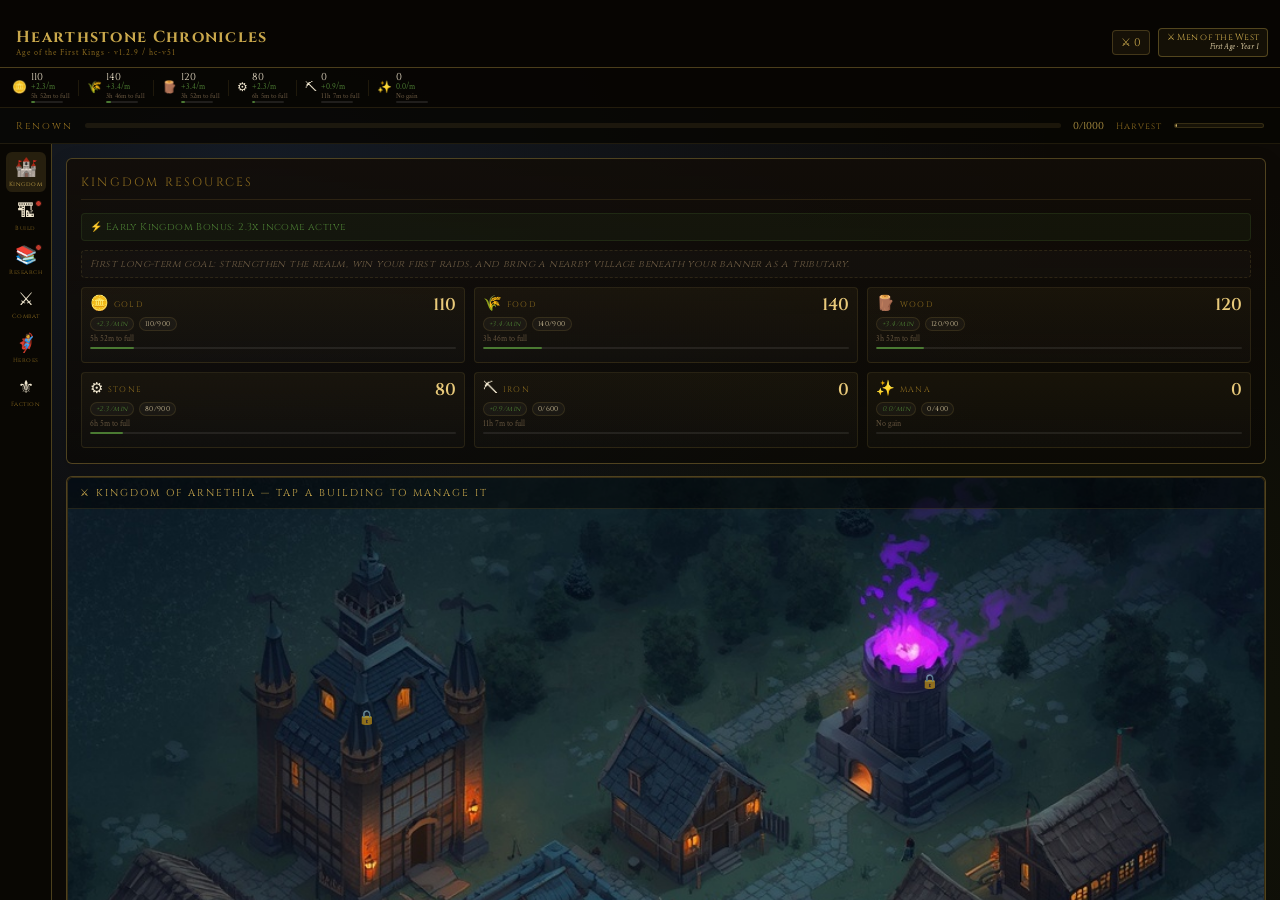
==== index.html @ 50d04266 "Release v1.2.9" ====
<!DOCTYPE html>
<html lang="en">
<head>
<meta charset="UTF-8">
<meta name="viewport" content="width=device-width, initial-scale=1.0, viewport-fit=cover">

<!-- PWA -->
<link rel="manifest" href="manifest.json">
<meta name="theme-color" content="#0d0a06">
<meta name="mobile-web-app-capable" content="yes">

<!-- iOS PWA -->
<meta name="apple-mobile-web-app-capable" content="yes">
<meta name="apple-mobile-web-app-status-bar-style" content="black-translucent">
<meta name="apple-mobile-web-app-title" content="Hearthstone">
<link rel="apple-touch-icon" href="icon-192.png">
<title>Hearthstone Chronicles</title>
<link href="https://fonts.googleapis.com/css2?family=Cinzel:wght@400;600;700&family=Crimson+Text:ital,wght@0,400;0,600;1,400&display=swap" rel="stylesheet">
<link rel="stylesheet" href="styles/main.css">
<script src="src/pwa.js" defer></script>
</head>
<body>

<div id="header">
  <div>
    <h1>Hearthstone Chronicles</h1>
    <div class="sub">Age of the First Kings &middot; <span data-version-label>v1.2.9 / hc-v51</span></div>
  </div>
  <div style="display:flex;align-items:center;gap:8px;">
    <div id="power-badge" onclick="showPowerBreakdown()">&#x2694; <span id="power-val">0</span></div>
    <div class="faction-badge">
      <div class="fname">&#x2694; Men of the West</div>
      <div class="fera" id="era-display">First Age &middot; Year 1</div>
    </div>
  </div>
</div>

<!-- FLOATING RESOURCE BAR -->
<div id="resource-bar">
  <div id="resource-bar-inner"></div>
</div>

<div id="era-bar">
  <span class="era-label">Renown</span>
  <div class="pbar-outer"><div class="pbar-inner" id="prestige-bar" style="width:0%"></div></div>
  <span class="pval" id="prestige-val">0/1000</span>
  <span class="tick-label">Harvest</span>
  <div class="tick-outer"><div class="tick-inner" id="tick-bar"></div></div>
</div>

<div id="shell">
  <div id="sidebar">
    <button class="stab active" data-tab="kingdom" onclick="switchTab('kingdom')">&#x1F3F0;<span class="slabel">Kingdom</span></button>
    <button class="stab" data-tab="build" onclick="switchTab('build')">&#x1F3D7;<span class="slabel">Build</span><span class="bdot" id="bdot-build"></span></button>
    <button class="stab" data-tab="research" onclick="switchTab('research')">&#x1F4DA;<span class="slabel">Research</span><span class="bdot" id="bdot-research"></span></button>
    <button class="stab" data-tab="combat" onclick="switchTab('combat')">&#x2694;<span class="slabel">Combat</span><span class="bdot" id="bdot-combat"></span></button>
    <button class="stab" data-tab="heroes" onclick="switchTab('heroes')">&#x1F9B8;<span class="slabel">Heroes</span><span class="bdot" id="bdot-heroes"></span></button>
    <button class="stab" data-tab="faction" onclick="switchTab('faction')">&#x269C;<span class="slabel">Faction</span></button>
  </div>

  <div id="content">

    <!-- KINGDOM TAB -->
    <div class="tab-view active" id="tab-kingdom">
      <div class="section">
        <div class="section-title">Kingdom Resources</div>
        <div class="resource-grid" id="resource-grid"></div>
      </div>
      <div class="section" style="padding:0;overflow:hidden;border-radius:6px;">
        <div id="city-view">
          <div class="city-title">&#x2694; Kingdom of Arnethia &mdash; tap a building to manage it</div>
          <div class="city-map" id="city-map"></div>
        </div>
      </div>
      <div class="section">
        <div class="section-title">&#x1F4DC; Chronicle</div>
        <div class="log-entries" id="log-entries"></div>
      </div>
    </div>

    <!-- BUILD TAB -->
    <div class="tab-view" id="tab-build">
      <div class="section">
        <div class="section-title">Construct &amp; Upgrade</div>
        <div class="blist" id="building-list"></div>
      </div>
    </div>

    <!-- RESEARCH TAB -->
    <div class="tab-view" id="tab-research">
      <div class="section">
        <div class="section-title">Research</div>
        <div class="rtabs">
          <div class="rtab active" data-tab="economy" onclick="switchResearchTab('economy')">Economy</div>
          <div class="rtab" data-tab="military" onclick="switchResearchTab('military')">Military</div>
          <div class="rtab tab-locked" data-tab="arcane" onclick="switchResearchTab('arcane')" id="rtab-arcane">Arcane</div>
          <div class="rtab tab-locked" data-tab="diplomacy" onclick="switchResearchTab('diplomacy')" id="rtab-diplomacy">Diplomacy</div>
        </div>
        <div class="rlist" id="research-list"></div>
      </div>
    </div>

    <!-- HEROES TAB -->
    <div class="tab-view" id="tab-heroes">
      <div class="section">
        <div class="section-title">Heroes of Arnethia</div>
        <div class="hlist" id="hero-list"></div>
      </div>
    </div>

    <!-- COMBAT TAB -->
    <div class="tab-view" id="tab-combat"></div>

    <!-- FACTION TAB -->
    <div class="tab-view" id="tab-faction">
    </div>

  </div>
</div>

<div id="bottombar">
  <div class="btabs">
    <button class="btab active" data-tab="kingdom" onclick="switchTab('kingdom')">&#x1F3F0;<span class="blabel">Kingdom</span></button>
    <button class="btab" data-tab="build" onclick="switchTab('build')">&#x1F3D7;<span class="blabel">Build</span><span class="bdot" id="mbdot-build"></span></button>
    <button class="btab" data-tab="research" onclick="switchTab('research')">&#x1F4DA;<span class="blabel">Research</span><span class="bdot" id="mbdot-research"></span></button>
    <button class="btab" data-tab="combat" onclick="switchTab('combat')">&#x2694;<span class="blabel">Combat</span><span class="bdot" id="mbdot-combat"></span></button>
    <button class="btab" data-tab="heroes" onclick="switchTab('heroes')">&#x1F9B8;<span class="blabel">Heroes</span><span class="bdot" id="mbdot-heroes"></span></button>
    <button class="btab" data-tab="faction" onclick="switchTab('faction')">&#x269C;<span class="blabel">Faction</span></button>
  </div>
</div>

<div id="overlay-stack"></div>

<script src="src/data/progression.js" defer></script>
<script src="src/data/buildings.js" defer></script>
<script src="src/data/research.js" defer></script>
<script src="src/data/combat.js" defer></script>
<script src="src/data/heroes.js" defer></script>
<script src="src/data/map.js" defer></script>
<script src="src/save.js" defer></script>
<script src="src/game.js" defer></script>
<!-- BUILDING POPUP -->
<div id="building-popup">
  <button class="bp-close" onclick="closePopup()">&#x2715;</button>
  <div class="bp-name" id="bp-name"></div>
  <div class="bp-desc" id="bp-desc"></div>
  <div class="bp-stats" id="bp-stats"></div>
  <div class="bp-cost" id="bp-cost"></div>
  <button class="bp-btn" id="bp-btn" onclick="popupUpgrade()">Upgrade</button>
</div>

</body>
</html>
---- styles/main.css ----
:root {
  --gold:#c9a84c; --gold-light:#e8c97a; --gold-dark:#8a6a1f;
  --parchment:#f2e8d0; --parchment-dark:#d9c9a0;
  --stone-light:#6b5a42; --blood-light:#c0392b; --forest-light:#4a7a32;
  --panel-bg:rgba(22,16,10,0.96); --panel-border:rgba(201,168,76,0.35);
  --tab-h:56px; --header-h:54px; --era-h:36px;
}
*{margin:0;padding:0;box-sizing:border-box;}
html,body{height:100%;overflow:hidden;}
body{background:#0d0a06;color:var(--parchment);font-family:'Crimson Text',serif;font-size:16px;
  display:flex;flex-direction:column;
  height:100dvh;
  height:-webkit-fill-available;
  /* Ensure background fills behind status bar in PWA mode */
  background-attachment:fixed;}
html{height:-webkit-fill-available;}
body::before{content:'';position:fixed;inset:0;
  background:radial-gradient(ellipse at 20% 20%,rgba(42,74,122,.28) 0%,transparent 55%),
             radial-gradient(ellipse at 80% 80%,rgba(45,74,30,.18) 0%,transparent 55%),#0d0a06;
  z-index:-1;}

/* HEADER */
#header{background:rgba(8,6,3,.98);border-bottom:1px solid var(--panel-border);
  display:flex;align-items:flex-end;justify-content:space-between;
  padding-top:max(env(safe-area-inset-top), 14px);
  padding-bottom:10px;
  padding-left:max(16px, env(safe-area-inset-left));
  padding-right:max(12px, env(safe-area-inset-right));
  height:calc(var(--header-h) + max(env(safe-area-inset-top), 14px));
  position:sticky;top:0;z-index:200;flex-shrink:0;}
#header h1{font-family:'Cinzel',serif;font-size:16px;font-weight:700;color:var(--gold);letter-spacing:1.3px;}
#header .sub{font-size:8px;color:var(--gold-dark);letter-spacing:1px;line-height:1.15;}
.faction-badge{display:flex;flex-direction:column;align-items:flex-end;background:rgba(201,168,76,.07);
  border:1px solid var(--panel-border);border-radius:4px;padding:4px 8px;
  max-width:160px;flex-shrink:0;}
.faction-badge .fname{font-family:'Cinzel',serif;font-size:9px;color:var(--gold);letter-spacing:0.25px;white-space:nowrap;line-height:1.1;}
.faction-badge .fera{font-size:8px;color:var(--parchment-dark);font-style:italic;white-space:nowrap;line-height:1.1;}

/* ERA BAR */
#era-bar{height:var(--era-h);flex-shrink:0;background:rgba(8,6,3,.85);border-bottom:1px solid rgba(201,168,76,.12);
  display:flex;align-items:center;gap:12px;padding:0 16px;}
.era-label{font-family:'Cinzel',serif;font-size:10px;color:var(--gold-dark);letter-spacing:2px;white-space:nowrap;}
.pbar-outer{flex:1;height:5px;background:rgba(201,168,76,.1);border-radius:3px;overflow:hidden;}
.pbar-inner{height:100%;background:linear-gradient(90deg,var(--gold-dark),var(--gold));border-radius:3px;transition:width 1s ease;}
.pval{font-family:'Cinzel',serif;font-size:10px;color:var(--gold);white-space:nowrap;}
.tick-outer{width:90px;height:5px;background:rgba(201,168,76,.08);border-radius:3px;border:1px solid rgba(201,168,76,.18);overflow:hidden;flex-shrink:0;}
.tick-inner{height:100%;background:linear-gradient(90deg,rgba(201,168,76,.4),var(--gold-light));border-radius:3px;width:0%;}
.tick-label{font-family:'Cinzel',serif;font-size:9px;color:var(--gold-dark);letter-spacing:1px;white-space:nowrap;}
@keyframes tickPulse{0%{opacity:1}50%{opacity:.25;background:#fff}100%{opacity:1}}

/* SHELL */
#shell{display:flex;
  height:calc(100dvh - var(--header-h) - var(--era-h) - 34px - max(env(safe-area-inset-top), 14px));
  overflow:hidden;}

/* SIDEBAR */
#sidebar{width:52px;flex-shrink:0;background:rgba(10,8,4,.98);border-right:1px solid var(--panel-border);
  display:flex;flex-direction:column;align-items:center;padding:8px 0;gap:4px;}
.stab{width:40px;height:40px;border-radius:6px;border:none;
  display:flex;flex-direction:column;align-items:center;justify-content:center;
  cursor:pointer;transition:all .2s;font-size:18px;position:relative;
  background:none;color:inherit;font-family:inherit;
  -webkit-tap-highlight-color:rgba(201,168,76,.15);touch-action:manipulation;}
.stab:hover{background:rgba(201,168,76,.08);border-color:rgba(201,168,76,.2);}
.stab.active{background:rgba(201,168,76,.15);border-color:var(--gold-dark);}
.stab .slabel{font-family:'Cinzel',serif;font-size:6px;color:var(--gold-dark);letter-spacing:.5px;margin-top:1px;}
.stab.active .slabel{color:var(--gold);}
.stab .bdot{position:absolute;top:4px;right:4px;width:7px;height:7px;border-radius:50%;
  background:var(--blood-light);border:1px solid #0d0a06;display:none;}
.stab .bdot.on{display:block;}

/* CONTENT */
#content{flex:1;min-width:0;overflow-y:auto;overflow-x:hidden;padding:14px;}
.tab-view{display:none;}
.tab-view.active{display:block;min-width:0;}

/* MOBILE BOTTOM BAR */
#bottombar{display:none;position:fixed;bottom:0;left:0;right:0;
  height:calc(var(--tab-h) + env(safe-area-inset-bottom));
  background:rgba(8,6,3,.99);border-top:1px solid var(--panel-border);
  z-index:9999;}
#bottombar .btabs{display:flex;height:var(--tab-h);
  padding-left:env(safe-area-inset-left);
  padding-right:env(safe-area-inset-right);}
.btab{flex:1;display:flex;flex-direction:column;align-items:center;justify-content:center;
  cursor:pointer;transition:background .15s;font-size:18px;gap:1px;position:relative;
  background:none;border:none;color:inherit;font-family:inherit;
  min-height:44px;min-width:0;
  -webkit-tap-highlight-color:rgba(201,168,76,.25);
  touch-action:manipulation;}
.btab .blabel{font-family:'Cinzel',serif;font-size:7px;color:var(--gold-dark);letter-spacing:.3px;}
.btab.active .blabel{color:var(--gold);}
.btab.active{background:rgba(201,168,76,.1);}
.btab .bdot{position:absolute;top:5px;right:calc(50% - 14px);width:7px;height:7px;border-radius:50%;
  background:var(--blood-light);border:1px solid #0d0a06;display:none;}
.btab .bdot.on{display:block;}

@media(max-width:640px){
  #sidebar{display:none;}
  #bottombar{display:block;}
  #content{padding:10px;padding-bottom:calc(var(--tab-h) + env(safe-area-inset-bottom) + 20px);}
  #header h1{font-size:14px;}
  .tick-outer,.tick-label{display:none;}
  #header{align-items:flex-start;gap:8px;}
  #header > div{min-width:0;}
  #power-badge{flex-shrink:0;}
  .faction-badge{min-width:0;max-width:138px;padding:4px 6px;}
  .faction-badge .fname,.faction-badge .fera,#header .sub{white-space:normal;overflow-wrap:anywhere;}
}

/* SECTION CARD */
.section{background:linear-gradient(180deg,rgba(18,13,8,.9),rgba(10,8,4,.72));border:1px solid var(--panel-border);border-radius:6px;padding:15px 14px;margin-bottom:12px;box-shadow:0 8px 22px rgba(0,0,0,.16);min-width:0;}
.section.section-subtle{background:linear-gradient(180deg,rgba(15,11,7,.8),rgba(10,8,4,.62));border-color:rgba(201,168,76,.12);}
.section-title{font-family:'Cinzel',serif;font-size:12px;letter-spacing:2.2px;color:var(--gold-dark);text-transform:uppercase;
  margin-bottom:13px;padding-bottom:9px;border-bottom:1px solid rgba(201,168,76,.14);}
.section-lead{font-size:11px;color:var(--stone-light);font-style:italic;line-height:1.45;margin:-4px 0 10px;}

/* RESOURCES */
.resource-grid{display:grid;grid-template-columns:repeat(3,minmax(0,1fr));gap:9px;min-width:0;max-width:100%;}
@media(max-width:400px){.resource-grid{grid-template-columns:repeat(2,minmax(0,1fr));}}
.rc{background:rgba(201,168,76,.05);border:1px solid rgba(201,168,76,.13);border-radius:4px;padding:9px 8px;transition:border-color .2s;}
.rc:hover{border-color:rgba(201,168,76,.3);}
.rc-icon{font-size:17px;margin-bottom:2px;}
.rc-name{font-family:'Cinzel',serif;font-size:8px;letter-spacing:1.5px;color:var(--gold-dark);text-transform:uppercase;}
.rc-amount{font-family:'Cinzel',serif;font-size:15px;color:var(--gold-light);font-weight:600;}
.rc-rate{font-size:11px;color:var(--forest-light);font-style:italic;}
.rc-rate.neg{color:var(--blood-light);}
.boost-row{grid-column:1/-1;font-family:'Cinzel',serif;font-size:10px;letter-spacing:.4px;
  padding:6px 8px;border-radius:4px;line-height:1.4;}
.boost-row-strong{color:var(--forest-light);background:rgba(74,122,50,.08);border:1px solid rgba(74,122,50,.2);}
.boost-row-realm{color:var(--gold);background:rgba(201,168,76,.08);border:1px solid rgba(201,168,76,.18);}
.boost-row-hint{color:var(--stone-light);font-style:italic;background:rgba(255,255,255,.02);border:1px dashed rgba(201,168,76,.14);}

/* BUILDINGS */
.blist{display:flex;flex-direction:column;gap:8px;}
.build-toolbar{display:flex;justify-content:flex-end;gap:8px;flex-wrap:wrap;margin-bottom:8px;}
.bcard{background:rgba(255,255,255,.03);border:1px solid rgba(201,168,76,.1);border-radius:4px;padding:12px 11px;
  transition:all .2s;position:relative;overflow:hidden;}
.bcard::before{content:'';position:absolute;left:0;top:0;bottom:0;width:2px;background:var(--gold);opacity:0;transition:opacity .2s;}
.bcard:hover{background:rgba(201,168,76,.06);border-color:rgba(201,168,76,.25);}
.bcard:hover::before{opacity:1;}
.bcard.can{border-color:rgba(201,168,76,.22);}
.bcard.maxed{opacity:.45;pointer-events:none;}
.bheader{display:flex;justify-content:space-between;align-items:center;margin-bottom:3px;}
.bname{font-family:'Cinzel',serif;font-size:12px;color:var(--parchment);}
.blvl{font-family:'Cinzel',serif;font-size:9px;color:var(--gold);background:rgba(201,168,76,.1);border:1px solid rgba(201,168,76,.18);border-radius:2px;padding:1px 5px;}
.bdesc{font-size:12px;color:var(--stone-light);font-style:italic;margin-bottom:5px;line-height:1.4;}
.beff{font-size:12px;color:var(--forest-light);margin-bottom:5px;}
.bcosts{display:flex;gap:7px;flex-wrap:wrap;}
.bcost{font-size:11px;color:var(--parchment-dark);}
.bcost.no{color:var(--blood-light);}
.bbtn{width:100%;margin-top:7px;padding:5px;background:rgba(201,168,76,.1);border:1px solid var(--gold-dark);border-radius:3px;
  color:var(--gold);font-family:'Cinzel',serif;font-size:9px;letter-spacing:1.5px;text-transform:uppercase;cursor:pointer;transition:all .2s;}
.bbtn:hover:not(:disabled){background:rgba(201,168,76,.2);border-color:var(--gold);color:var(--gold-light);}
.bbtn:disabled{opacity:.35;cursor:not-allowed;}
.mystery{background:rgba(255,255,255,.02);border:1px dashed rgba(201,168,76,.15);border-radius:4px;
  padding:11px;display:flex;align-items:center;gap:10px;}
.mystery-icon{font-size:22px;filter:grayscale(1);opacity:.4;}
.mystery-title{font-family:'Cinzel',serif;font-size:11px;color:var(--stone-light);font-style:italic;}
.mystery-hint{font-size:11px;color:rgba(201,168,76,.35);margin-top:2px;}

/* MAP */
.map-grid{display:grid;grid-template-columns:repeat(5,1fr);gap:5px;}
.map-tile{aspect-ratio:1;border-radius:4px;border:1px solid rgba(201,168,76,.08);
  display:flex;flex-direction:column;align-items:center;justify-content:center;
  font-size:18px;cursor:pointer;transition:all .2s;background:rgba(255,255,255,.02);}
.map-tile:hover{border-color:rgba(201,168,76,.3);background:rgba(201,168,76,.05);transform:scale(1.04);}
.map-tile.built{background:rgba(201,168,76,.07);border-color:rgba(201,168,76,.22);}
.map-tile.empty{opacity:.35;}
.tile-lbl{font-family:'Cinzel',serif;font-size:6px;letter-spacing:.5px;color:var(--gold-dark);text-align:center;margin-top:1px;text-transform:uppercase;}

/* LOG */
.log-entries{max-height:180px;overflow-y:auto;display:flex;flex-direction:column;gap:3px;min-width:0;max-width:100%;}
.log-entry{font-size:13px;color:var(--stone-light);font-style:italic;padding:3px 0;border-bottom:1px solid rgba(201,168,76,.05);line-height:1.4;animation:fadeIn .35s ease;overflow-wrap:anywhere;}
.log-entry .lt{font-size:9px;color:var(--gold-dark);font-style:normal;font-family:'Cinzel',serif;margin-right:5px;}
.log-entry.important{color:var(--gold-light);}
.log-entry.danger{color:var(--blood-light);}
@keyframes fadeIn{from{opacity:0;transform:translateY(-3px)}to{opacity:1;transform:none}}

/* RESEARCH */
.rtabs{display:flex;gap:4px;margin-bottom:10px;}
.rtab{flex:1;padding:5px 2px;background:rgba(255,255,255,.03);border:1px solid rgba(201,168,76,.1);border-radius:3px;
  color:var(--stone-light);font-family:'Cinzel',serif;font-size:9px;letter-spacing:.8px;text-transform:uppercase;cursor:pointer;transition:all .2s;text-align:center;}
.rtab.active{background:rgba(201,168,76,.1);border-color:var(--gold-dark);color:var(--gold);}
.rtab.tab-locked{opacity:.4;cursor:not-allowed;}
.rtab:hover:not(.active):not(.tab-locked){background:rgba(201,168,76,.05);}
.rlist{display:flex;flex-direction:column;gap:6px;}
.ritem{background:rgba(255,255,255,.02);border:1px solid rgba(201,168,76,.08);border-radius:4px;padding:10px;cursor:pointer;transition:all .2s;}
.ritem:hover:not(.rlocked):not(.rcompleted):not(.rmystery){background:rgba(201,168,76,.06);border-color:rgba(201,168,76,.22);}
.ritem.rcompleted{border-color:rgba(74,122,50,.35);background:rgba(74,122,50,.05);}
.ritem.rlocked{opacity:.38;cursor:not-allowed;}
.ritem.ractive{border-color:rgba(201,168,76,.35);}
.ritem.rmystery{opacity:.4;cursor:not-allowed;border-style:dashed;}
.rname{font-family:'Cinzel',serif;font-size:11px;color:var(--parchment);margin-bottom:2px;}
.ritem.rcompleted .rname{color:var(--forest-light);}
.rdesc{font-size:11px;color:var(--stone-light);font-style:italic;margin-bottom:4px;line-height:1.3;}
.rprog{height:3px;background:rgba(201,168,76,.1);border-radius:2px;overflow:hidden;margin-top:3px;}
.rprog-inner{height:100%;background:var(--gold);border-radius:2px;transition:width .8s ease;}

/* HEROES */
.hlist{display:flex;flex-direction:column;gap:9px;}
.hcard{background:rgba(255,255,255,.03);border:1px solid rgba(201,168,76,.08);border-radius:4px;padding:11px;transition:all .2s;}
.hcard:hover{background:rgba(201,168,76,.05);}
.hname{font-family:'Cinzel',serif;font-size:12px;color:var(--gold-light);}
.hclass{font-size:10px;color:var(--stone-light);font-style:italic;margin-bottom:7px;}
.hstats{display:grid;grid-template-columns:repeat(3,1fr);gap:4px;margin-bottom:7px;}
.hstat{background:rgba(255,255,255,.03);border-radius:3px;padding:4px;text-align:center;}
.hstat-v{font-family:'Cinzel',serif;font-size:13px;color:var(--parchment);}
.hstat-l{font-size:8px;color:var(--stone-light);text-transform:uppercase;letter-spacing:.5px;}
.hxp{height:3px;background:rgba(201,168,76,.1);border-radius:2px;overflow:hidden;margin-bottom:7px;}
.hxp-i{height:100%;background:linear-gradient(90deg,var(--gold-dark),var(--gold));border-radius:2px;transition:width .5s;}
.hstatus{font-size:11px;color:var(--stone-light);font-style:italic;margin-bottom:6px;}
.hstatus.onq{color:var(--forest-light);}
.hstatus.danger{color:var(--blood-light);}
.qbtn{width:100%;padding:5px;background:rgba(139,26,26,.12);border:1px solid rgba(139,26,26,.35);border-radius:3px;
  color:#d4826a;font-family:'Cinzel',serif;font-size:9px;letter-spacing:1.5px;text-transform:uppercase;cursor:pointer;transition:all .2s;}
.qbtn:hover:not(:disabled){background:rgba(139,26,26,.25);border-color:var(--blood-light);}
.qbtn:disabled{opacity:.35;cursor:not-allowed;}
.qbtn.ret{background:rgba(74,122,50,.12);border-color:rgba(74,122,50,.35);color:var(--forest-light);}
.hero-actions{display:flex;gap:6px;margin-top:6px;align-items:stretch;}
.hero-auto-btn{flex:0 0 auto;min-width:88px;padding-inline:10px;}
.train-entry{display:grid;grid-template-columns:44px 56px minmax(0,1fr);gap:4px;margin-top:6px;align-items:center;}
.train-entry input{min-width:0;width:44px !important;}
.train-max-btn{width:auto;flex:0 0 auto;padding-inline:6px;min-width:56px;}

@media(max-width:480px){
  .hero-actions{flex-direction:column;}
  .hero-auto-btn{width:100%;min-width:0;}
  .troop-grid{grid-template-columns:1fr;}
  .train-entry{grid-template-columns:repeat(2,minmax(0,1fr));gap:4px;}
  .train-entry input{width:100% !important;}
  .train-entry .train-btn:last-child{grid-column:1 / -1;}
  .train-max-btn{min-width:0;padding-inline:6px;font-size:8px;letter-spacing:1px;}
}

/* FACTION */
.ftrait{background:rgba(201,168,76,.04);border:1px solid rgba(201,168,76,.1);border-radius:4px;padding:8px 10px;margin-bottom:6px;}
.ftrait-name{font-family:'Cinzel',serif;font-size:10px;color:var(--gold);letter-spacing:1px;text-transform:uppercase;margin-bottom:2px;}
.ftrait-desc{font-size:12px;color:var(--stone-light);font-style:italic;line-height:1.4;}
.crow{display:flex;align-items:center;gap:8px;margin-bottom:5px;font-size:12px;}
.cf{font-family:'Cinzel',serif;font-size:11px;min-width:80px;}
.beats{color:var(--forest-light);}
.loses{color:var(--blood-light);}

/* OVERLAY NOTIFICATIONS */
#overlay-stack{position:fixed;top:calc(var(--header-h) + var(--era-h) + 10px);right:14px;z-index:500;
  display:flex;flex-direction:column;gap:6px;align-items:flex-end;pointer-events:none;}
.onotif{background:rgba(10,8,4,.97);border:1px solid var(--gold);border-left:3px solid var(--gold);
  border-radius:4px;padding:9px 14px;font-family:'Cinzel',serif;font-size:12px;color:var(--gold-light);
  letter-spacing:.5px;max-width:260px;animation:nIn .3s ease forwards;pointer-events:auto;}
.onotif.danger{border-color:var(--blood-light);border-left-color:var(--blood-light);color:#e8806a;}
.onotif.success{border-color:var(--forest-light);border-left-color:var(--forest-light);color:#8dcc6a;}
.onotif .ntitle{font-size:10px;margin-bottom:3px;opacity:.7;letter-spacing:1px;}
@keyframes nIn{from{opacity:0;transform:translateX(14px)}to{opacity:1;transform:none}}
@keyframes nOut{from{opacity:1;transform:none}to{opacity:0;transform:translateX(14px)}}

/* SNOT (small bottom notif) */
.snot{position:fixed;top:calc(var(--header-h) + var(--era-h) + 10px);left:50%;transform:translateX(-50%);
  background:rgba(10,8,4,.95);border:1px solid var(--gold);border-radius:4px;
  padding:8px 18px;font-family:'Cinzel',serif;font-size:12px;color:var(--gold-light);
  letter-spacing:.5px;z-index:400;animation:snotA 2.4s ease forwards;text-align:center;}
@keyframes snotA{
  0%{opacity:0;transform:translateX(-50%) translateY(-8px)}
  12%{opacity:1;transform:translateX(-50%) translateY(0)}
  75%{opacity:1}100%{opacity:0;transform:translateX(-50%) translateY(-5px)}}

/* CITY VIEW */
#city-view{position:relative;overflow:hidden;border-radius:6px;border:1px solid rgba(201,168,76,.2);min-width:0;max-width:100%;}
.city-title{font-family:'Cinzel',serif;font-size:10px;letter-spacing:2px;color:var(--gold);
  text-transform:uppercase;padding:8px 12px;background:rgba(0,0,0,.5);
  position:absolute;top:0;left:0;right:0;z-index:20;
  border-bottom:1px solid rgba(201,168,76,.15);overflow-wrap:anywhere;}
.city-map{position:relative;width:100%;max-width:100%;padding-bottom:100%;}
.city-img{position:absolute;inset:0;width:100%;height:100%;object-fit:cover;display:block;}
.city-zones{position:absolute;inset:0;}
.city-zone{position:absolute;cursor:pointer;border-radius:4px;
  border:1px solid transparent;transition:all .2s;
  -webkit-tap-highlight-color:rgba(201,168,76,.15);touch-action:manipulation;}
.city-zone:hover,.city-zone:active{
  background:rgba(201,168,76,.08);
  border-color:rgba(201,168,76,.4);
  box-shadow:0 0 12px rgba(201,168,76,.2);}
.zone-badge{position:absolute;bottom:4px;left:50%;transform:translateX(-50%);
  background:rgba(0,0,0,.75);border:1px solid rgba(201,168,76,.4);border-radius:10px;
  padding:2px 6px;display:flex;align-items:center;gap:3px;white-space:nowrap;}
.zone-icon{font-size:10px;}
.zone-lvl{font-family:'Cinzel',serif;font-size:8px;color:var(--gold);letter-spacing:.5px;}
.zone-locked{position:absolute;top:50%;left:50%;transform:translate(-50%,-50%);font-size:14px;opacity:.6;}
.zone-build{position:absolute;top:50%;left:50%;transform:translate(-50%,-50%);
  font-size:20px;color:var(--gold);font-weight:bold;opacity:.7;
  text-shadow:0 0 8px rgba(201,168,76,.8);}
/* Building popup */
#building-popup{position:fixed;z-index:500;background:rgba(8,6,3,.97);
  border:1px solid var(--gold-dark);border-radius:6px;padding:14px;
  max-width:260px;width:88%;
  box-shadow:0 8px 32px rgba(0,0,0,.8);
  transform:translate(-50%,-50%) scale(.95);opacity:0;
  transition:all .2s;pointer-events:none;}
#building-popup.show{transform:translate(-50%,-50%) scale(1);opacity:1;pointer-events:all;}
#building-popup .bp-name{font-family:'Cinzel',serif;font-size:13px;color:var(--gold);margin-bottom:4px;}
#building-popup .bp-desc{font-size:12px;color:var(--stone-light);font-style:italic;margin-bottom:8px;line-height:1.4;}
#building-popup .bp-stats{display:grid;grid-template-columns:1fr 1fr;gap:4px;margin-bottom:8px;}
#building-popup .bp-stat{background:rgba(201,168,76,.06);border:1px solid rgba(201,168,76,.12);
  border-radius:3px;padding:4px 6px;text-align:center;}
#building-popup .bp-stat-v{font-family:'Cinzel',serif;font-size:12px;color:var(--parchment);}
#building-popup .bp-stat-l{font-size:8px;color:var(--stone-light);text-transform:uppercase;}
#building-popup .bp-cost{font-size:11px;color:var(--stone-light);margin-bottom:8px;line-height:1.6;}
#building-popup .bp-btn{width:100%;padding:7px;background:rgba(201,168,76,.1);
  border:1px solid var(--gold-dark);border-radius:3px;color:var(--gold);
  font-family:'Cinzel',serif;font-size:10px;letter-spacing:1.5px;text-transform:uppercase;
  cursor:pointer;touch-action:manipulation;transition:all .2s;}
#building-popup .bp-btn:hover:not(:disabled){background:rgba(201,168,76,.2);border-color:var(--gold);}
#building-popup .bp-btn:disabled{opacity:.4;cursor:not-allowed;}
#building-popup .bp-close{position:absolute;top:8px;right:10px;background:none;border:none;
  color:var(--stone-light);font-size:18px;cursor:pointer;touch-action:manipulation;padding:0;line-height:1;}
.troop-grid{display:grid;grid-template-columns:1fr 1fr;gap:8px;margin-bottom:8px;}
.tcard{background:rgba(255,255,255,.03);border:1px solid rgba(201,168,76,.12);border-radius:4px;padding:11px;}
.tcard-header{display:flex;justify-content:space-between;align-items:center;margin-bottom:6px;}
.tcard-name{font-family:'Cinzel',serif;font-size:11px;color:var(--parchment);}
.tcard-icon{font-size:18px;}
.tcard-stats{display:grid;grid-template-columns:1fr 1fr;gap:3px;margin-bottom:6px;}
.tstat{background:rgba(255,255,255,.03);border-radius:3px;padding:3px 5px;text-align:center;}
.tstat-v{font-family:'Cinzel',serif;font-size:12px;color:var(--parchment);}
.tstat-l{font-size:8px;color:var(--stone-light);text-transform:uppercase;letter-spacing:.5px;}
.tstat-v.injured{color:var(--blood-light);}
.tstat-v.training{color:var(--gold);}
.train-btn{width:100%;padding:5px;background:rgba(201,168,76,.08);border:1px solid rgba(201,168,76,.2);
  border-radius:3px;color:var(--gold);font-family:'Cinzel',serif;font-size:9px;
  letter-spacing:1px;text-transform:uppercase;cursor:pointer;transition:all .2s;}
.train-btn:hover:not(:disabled){background:rgba(201,168,76,.18);border-color:var(--gold);}
.train-btn:disabled{opacity:.35;cursor:not-allowed;}
.npc-list{display:flex;flex-direction:column;gap:7px;}
.npc-card{background:rgba(255,255,255,.03);border:1px solid rgba(201,168,76,.1);border-radius:4px;padding:11px 10px;}
.npc-card.primary-target{border-color:rgba(201,168,76,.14);}
.npc-card.primary-target.can-raid{border-color:rgba(74,122,50,.32);box-shadow:inset 0 0 0 1px rgba(74,122,50,.12);}
.npc-card.frontier-target{border-style:dashed;border-color:rgba(201,168,76,.18);background:rgba(255,255,255,.02);}
.npc-header{display:flex;justify-content:space-between;align-items:center;margin-bottom:4px;}
.npc-name{font-family:'Cinzel',serif;font-size:12px;color:var(--parchment);}
.npc-level{font-size:9px;color:var(--gold);background:rgba(201,168,76,.1);border:1px solid rgba(201,168,76,.2);border-radius:2px;padding:1px 5px;font-family:'Cinzel',serif;}
.npc-loot{display:flex;gap:8px;flex-wrap:wrap;margin-bottom:7px;font-size:11px;color:var(--stone-light);line-height:1.45;}
.npc-defence{font-size:11px;color:var(--blood-light);font-style:italic;margin-bottom:6px;}
.npc-power-row{display:flex;justify-content:space-between;gap:8px;font-size:11px;font-family:'Cinzel',serif;color:var(--blood-light);margin-bottom:6px;}
.npc-power-row .ok{color:var(--forest-light);}
.npc-power-row .low{color:var(--blood-light);}
.attack-btn{width:100%;padding:7px 6px;background:rgba(139,26,26,.12);border:1px solid rgba(139,26,26,.35);
  border-radius:3px;color:#d4826a;font-family:'Cinzel',serif;font-size:9px;
  letter-spacing:1px;text-transform:uppercase;cursor:pointer;transition:all .2s;}
.attack-btn:hover:not(:disabled){background:rgba(139,26,26,.28);border-color:var(--blood-light);}
.attack-btn:disabled{opacity:.35;cursor:not-allowed;}
.combat-reveal-hint{font-size:10px;color:var(--gold-dark);font-style:italic;margin:-2px 0 10px;padding:6px 8px;border:1px dashed rgba(201,168,76,.16);border-radius:4px;background:rgba(255,255,255,.02);}
.raid-card{background:rgba(255,255,255,.03);border:1px solid rgba(201,168,76,.15);border-radius:4px;padding:10px;margin-bottom:7px;}
.raid-progress{height:3px;background:rgba(201,168,76,.1);border-radius:2px;overflow:hidden;margin-top:6px;}
.raid-progress-inner{height:100%;background:linear-gradient(90deg,var(--blood-light),var(--gold));border-radius:2px;transition:width .5s;}
.hospital-card{background:rgba(74,122,50,.05);border:1px solid rgba(74,122,50,.2);border-radius:4px;padding:10px;margin-bottom:8px;}
.combat-log{max-height:140px;overflow-y:auto;display:flex;flex-direction:column;gap:3px;}
.clog-entry{font-size:12px;color:var(--stone-light);font-style:italic;padding:3px 0;border-bottom:1px solid rgba(201,168,76,.05);line-height:1.4;}
.clog-entry.victory{color:var(--forest-light);}
.clog-entry.defeat{color:var(--blood-light);}
.troop-send{display:grid;grid-template-columns:1fr 1fr;gap:6px;margin-bottom:8px;}
.send-input{background:rgba(255,255,255,.04);border:1px solid rgba(201,168,76,.2);border-radius:3px;
  padding:5px 7px;color:var(--parchment);font-size:12px;width:100%;font-family:'Crimson Text',serif;}
.send-label{font-family:'Cinzel',serif;font-size:9px;color:var(--gold-dark);letter-spacing:.5px;margin-bottom:3px;}
/* POWER BADGE */
#power-badge{font-family:'Cinzel',serif;font-size:11px;color:var(--gold);
  background:rgba(201,168,76,.08);border:1px solid rgba(201,168,76,.25);
  border-radius:4px;padding:4px 8px;white-space:nowrap;cursor:pointer;}
#power-badge:hover{background:rgba(201,168,76,.15);}

/* FLOATING RESOURCE BAR */
#resource-bar{background:rgba(8,6,3,.96);border-bottom:1px solid rgba(201,168,76,.14);
  padding:4px 12px;overflow-x:auto;flex-shrink:0;
  padding-left:max(12px, env(safe-area-inset-left));
  padding-right:max(12px, env(safe-area-inset-right));}
#resource-bar::-webkit-scrollbar{height:0;}
#resource-bar-inner{display:flex;gap:8px;align-items:center;min-width:max-content;}
.fres{display:flex;align-items:center;gap:4px;cursor:pointer;touch-action:manipulation;}
.fres-icon{font-size:12px;}
.fres-info{display:flex;flex-direction:column;}
.fres-amt{font-family:'Cinzel',serif;font-size:10px;color:var(--parchment);line-height:1;}
.fres-rate{font-size:8px;color:var(--forest-light);line-height:1;margin-top:1px;}
.fres-rate.neg{color:var(--blood-light);}
.fres-cap{font-size:7px;color:var(--stone-light);line-height:1.05;margin-top:1px;white-space:nowrap;}
.fres-bar{width:32px;height:2px;background:rgba(255,255,255,.1);border-radius:2px;overflow:hidden;margin-top:2px;}
.fres-fill{height:100%;border-radius:2px;transition:width .5s,background .5s;}
.fres-fill.low{background:var(--forest-light);}
.fres-fill.med{background:#e8a020;}
.fres-fill.high{background:var(--blood-light);}
.fres-sep{width:1px;height:16px;background:rgba(201,168,76,.12);flex-shrink:0;}

/* RESOURCE CARDS with cap bar */
.rc{background:linear-gradient(180deg,rgba(201,168,76,.06),rgba(255,255,255,.02));border:1px solid rgba(201,168,76,.12);border-radius:4px;padding:8px 8px;transition:border-color .2s,background .2s;cursor:pointer;touch-action:manipulation;min-height:76px;min-width:0;max-width:100%;}
.rc:hover{border-color:rgba(201,168,76,.3);}
.rc.near-cap{background:linear-gradient(180deg,rgba(192,57,43,.09),rgba(255,255,255,.02));}
.rc-top{display:flex;align-items:flex-start;justify-content:space-between;gap:6px;margin-bottom:4px;min-width:0;}
.rc-ident{display:flex;align-items:center;gap:5px;min-width:0;flex:1 1 auto;}
.rc-icon{font-size:15px;line-height:1;}
.rc-name{font-family:'Cinzel',serif;font-size:8px;letter-spacing:1.2px;color:var(--gold-dark);text-transform:uppercase;overflow-wrap:anywhere;}
.rc-amount{font-family:'Cinzel',serif;font-size:17px;color:var(--gold-light);font-weight:600;line-height:1;text-align:right;min-width:0;overflow-wrap:anywhere;}
.rc-meta{display:flex;flex-wrap:wrap;gap:5px;margin-bottom:3px;min-width:0;}
.rc-pill{display:inline-flex;align-items:center;padding:1px 5px;border-radius:999px;border:1px solid rgba(201,168,76,.14);background:rgba(255,255,255,.03);font-family:'Cinzel',serif;font-size:7px;letter-spacing:.45px;}
.rc-rate{color:var(--forest-light);font-style:italic;}
.rc-rate.neg{color:var(--blood-light);}
.rc-stock{color:var(--parchment-dark);}
.rc-captext{font-size:8px;color:var(--stone-light);line-height:1.15;margin-top:1px;white-space:normal;overflow-wrap:anywhere;opacity:.92;}
.rc-capbar{height:2px;background:rgba(255,255,255,.08);border-radius:2px;overflow:hidden;margin-top:3px;}
.rc-capfill{height:100%;border-radius:2px;transition:width .5s,background .5s;}
.rc-warning{font-size:7px;color:var(--blood-light);margin-top:2px;font-family:'Cinzel',serif;letter-spacing:.45px;}
.snot{max-width:min(340px,calc(100vw - 24px));white-space:pre-line;line-height:1.35;text-align:left;}

@media(max-width:430px){
  #header{height:auto;flex-wrap:wrap;padding-top:max(env(safe-area-inset-top), 10px);padding-bottom:6px;padding-left:max(14px, env(safe-area-inset-left));padding-right:max(10px, env(safe-area-inset-right));}
  #header h1{font-size:12px;letter-spacing:1px;}
  #header .sub{font-size:7px;letter-spacing:.8px;}
  #header > div:first-child{flex:1 1 100%;}
  #header > div:last-child{width:100%;justify-content:space-between;}
  .faction-badge{max-width:calc(100% - 60px);padding:3px 6px;}
  .faction-badge .fname{font-size:9px;}
  .faction-badge .fera{font-size:8px;}
  #power-badge{padding:3px 7px;font-size:10px;}
  #resource-bar{padding-top:3px;padding-bottom:3px;}
  .section{padding:11px 10px;}
  .resource-grid{gap:7px;}
  .rc{padding:7px 7px;min-height:74px;}
  .rc-top{gap:5px;}
  .rc-amount{font-size:16px;}
  .city-title{font-size:8px;letter-spacing:1px;padding:6px 9px;}
  #bottombar{height:calc(52px + env(safe-area-inset-bottom));}
  #bottombar .btabs{height:52px;}
  .btab{font-size:17px;gap:0;min-height:42px;}
  .btab .blabel{font-size:6px;letter-spacing:.25px;}
  .btab .bdot{top:4px;right:calc(50% - 13px);}
}

/* WAR CHEST */
.warchest-card{background:rgba(201,168,76,.05);border:1px solid rgba(201,168,76,.2);
  border-radius:4px;padding:10px;margin-bottom:8px;}
.wc-header{display:flex;justify-content:space-between;align-items:center;margin-bottom:6px;}
.wc-title{font-family:'Cinzel',serif;font-size:12px;color:var(--gold);}
.wc-bar{height:5px;background:rgba(201,168,76,.1);border-radius:3px;overflow:hidden;margin-bottom:4px;}
.wc-fill{height:100%;background:linear-gradient(90deg,var(--gold-dark),var(--gold));border-radius:3px;transition:width 1s;}
.wc-convert-btn{width:100%;margin-top:6px;padding:5px;background:rgba(201,168,76,.1);
  border:1px solid rgba(201,168,76,.3);border-radius:3px;color:var(--gold);
  font-family:'Cinzel',serif;font-size:9px;letter-spacing:1.5px;text-transform:uppercase;cursor:pointer;}
.wc-convert-btn:disabled{opacity:.4;cursor:not-allowed;}

/* DUAL RESEARCH QUEUE */
.research-queue{display:flex;flex-direction:column;gap:6px;margin-bottom:10px;}
.rqueue-slot{background:rgba(201,168,76,.05);border:1px solid rgba(201,168,76,.15);
  border-radius:4px;padding:8px;min-height:44px;display:flex;align-items:center;justify-content:center;}
.rqueue-slot.active{border-color:rgba(201,168,76,.35);}
.rqueue-empty{font-size:11px;color:var(--stone-light);font-style:italic;}

/* CITADEL DEFENCE */
.defence-card{background:rgba(139,26,26,.06);border:1px solid rgba(139,26,26,.2);
  border-radius:4px;padding:10px;margin-bottom:8px;}
.def-row{display:flex;justify-content:space-between;align-items:center;margin-bottom:4px;}
.def-title{font-family:'Cinzel',serif;font-size:11px;color:#d4826a;}
.def-val{font-family:'Cinzel',serif;font-size:13px;color:var(--parchment);}
.def-bar{height:4px;background:rgba(139,26,26,.1);border-radius:2px;overflow:hidden;}
.def-fill{height:100%;background:linear-gradient(90deg,#8b1a1a,#c0392b);border-radius:2px;}

/* AUTO-FARM TOGGLE */
.autofarm-row{display:flex;align-items:center;justify-content:space-between;margin-top:6px;}
.toggle-wrap{display:flex;align-items:center;gap:6px;}
.toggle{width:36px;height:20px;border-radius:10px;background:rgba(255,255,255,.1);
  border:1px solid rgba(201,168,76,.2);position:relative;cursor:pointer;
  transition:background .2s;flex-shrink:0;touch-action:manipulation;}
.toggle.on{background:rgba(74,122,50,.4);border-color:var(--forest-light);}
.toggle::after{content:'';position:absolute;top:2px;left:2px;width:14px;height:14px;
  border-radius:50%;background:var(--stone-light);transition:transform .2s,background .2s;}
.toggle.on::after{transform:translateX(16px);background:var(--forest-light);}
.toggle-label{font-size:11px;color:var(--stone-light);}
.threshold-row{display:flex;align-items:center;gap:6px;margin-top:4px;font-size:11px;color:var(--stone-light);}
.garrison-grid{display:flex;flex-direction:column;gap:6px;margin-top:8px;}
.garrison-row{display:flex;align-items:center;justify-content:space-between;gap:8px;font-size:11px;color:var(--parchment);}
.garrison-controls{display:flex;gap:6px;}
.garrison-controls .train-btn{width:auto;min-width:44px;padding-inline:8px;}

.village-card-list{display:flex;flex-direction:column;gap:8px;margin-top:10px;}
.village-card{background:rgba(201,168,76,.05);border:1px solid rgba(201,168,76,.1);border-radius:4px;padding:10px;}
.village-card-top{display:flex;justify-content:space-between;gap:8px;align-items:flex-start;margin-bottom:6px;}
.village-card-name{font-family:'Cinzel',serif;font-size:12px;color:var(--parchment);}
.village-card-meta{font-size:11px;color:var(--gold-dark);line-height:1.4;}
.village-card-level{font-size:10px;color:var(--gold);background:rgba(201,168,76,.1);border:1px solid rgba(201,168,76,.2);border-radius:3px;padding:2px 6px;font-family:'Cinzel',serif;white-space:nowrap;}
.village-card-desc{font-size:11px;color:var(--stone-light);font-style:italic;line-height:1.4;margin-bottom:8px;}
.village-focus-row{display:flex;flex-wrap:wrap;gap:6px;}
.village-focus-btn{padding:5px 8px;background:rgba(255,255,255,.03);border:1px solid rgba(201,168,76,.15);border-radius:3px;color:var(--stone-light);font-family:'Cinzel',serif;font-size:9px;letter-spacing:1px;text-transform:uppercase;cursor:pointer;transition:all .2s;}
.village-focus-btn.active{background:rgba(201,168,76,.14);border-color:var(--gold-dark);color:var(--gold);}
.report-card{background:rgba(255,255,255,.03);border:1px solid rgba(201,168,76,.08);border-radius:4px;padding:8px;margin-bottom:6px;}
.report-card.victory{border-color:rgba(74,122,50,.28);}
.report-card.defeat{border-color:rgba(139,26,26,.3);}
.report-top{display:flex;justify-content:space-between;align-items:center;font-family:'Cinzel',serif;font-size:11px;color:var(--parchment);margin-bottom:4px;}
.report-grade{color:var(--gold);font-size:12px;}
.report-meta{font-size:10px;color:var(--stone-light);line-height:1.35;}

/* STORAGE BUILDINGS indicator */
.storage-info{font-size:10px;color:var(--gold-dark);font-style:italic;margin-top:2px;}

::-webkit-scrollbar{width:3px;}
::-webkit-scrollbar-track{background:transparent;}
::-webkit-scrollbar-thumb{background:rgba(201,168,76,.18);border-radius:2px;}
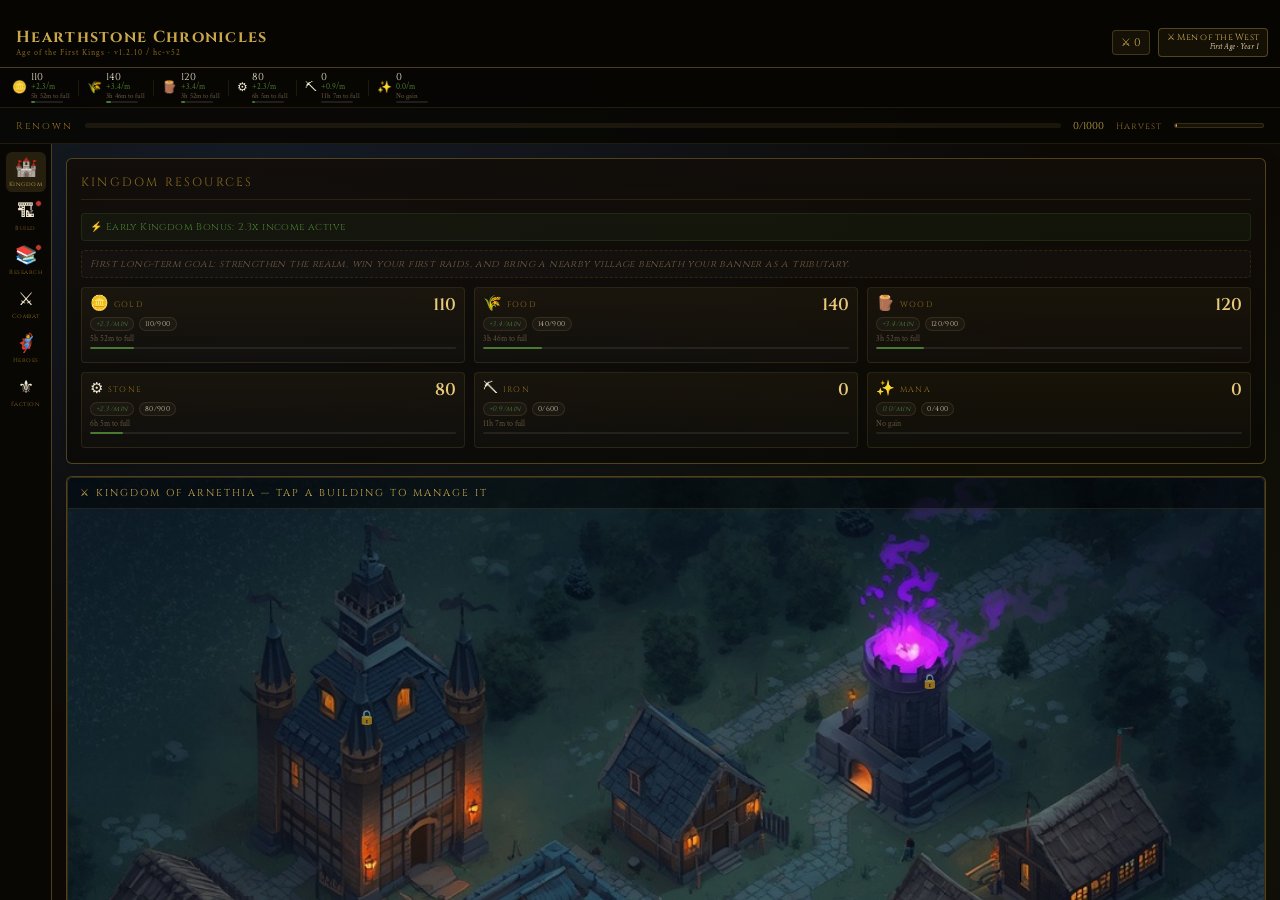
==== commit b5537841: "Release v1.2.10" ====
--- a/index.html
+++ b/index.html
@@ -24,7 +24,7 @@
 <div id="header">
   <div>
     <h1>Hearthstone Chronicles</h1>
-    <div class="sub">Age of the First Kings &middot; <span data-version-label>v1.2.9 / hc-v51</span></div>
+    <div class="sub">Age of the First Kings &middot; <span data-version-label>v1.2.10 / hc-v52</span></div>
   </div>
   <div style="display:flex;align-items:center;gap:8px;">
     <div id="power-badge" onclick="showPowerBreakdown()">&#x2694; <span id="power-val">0</span></div>
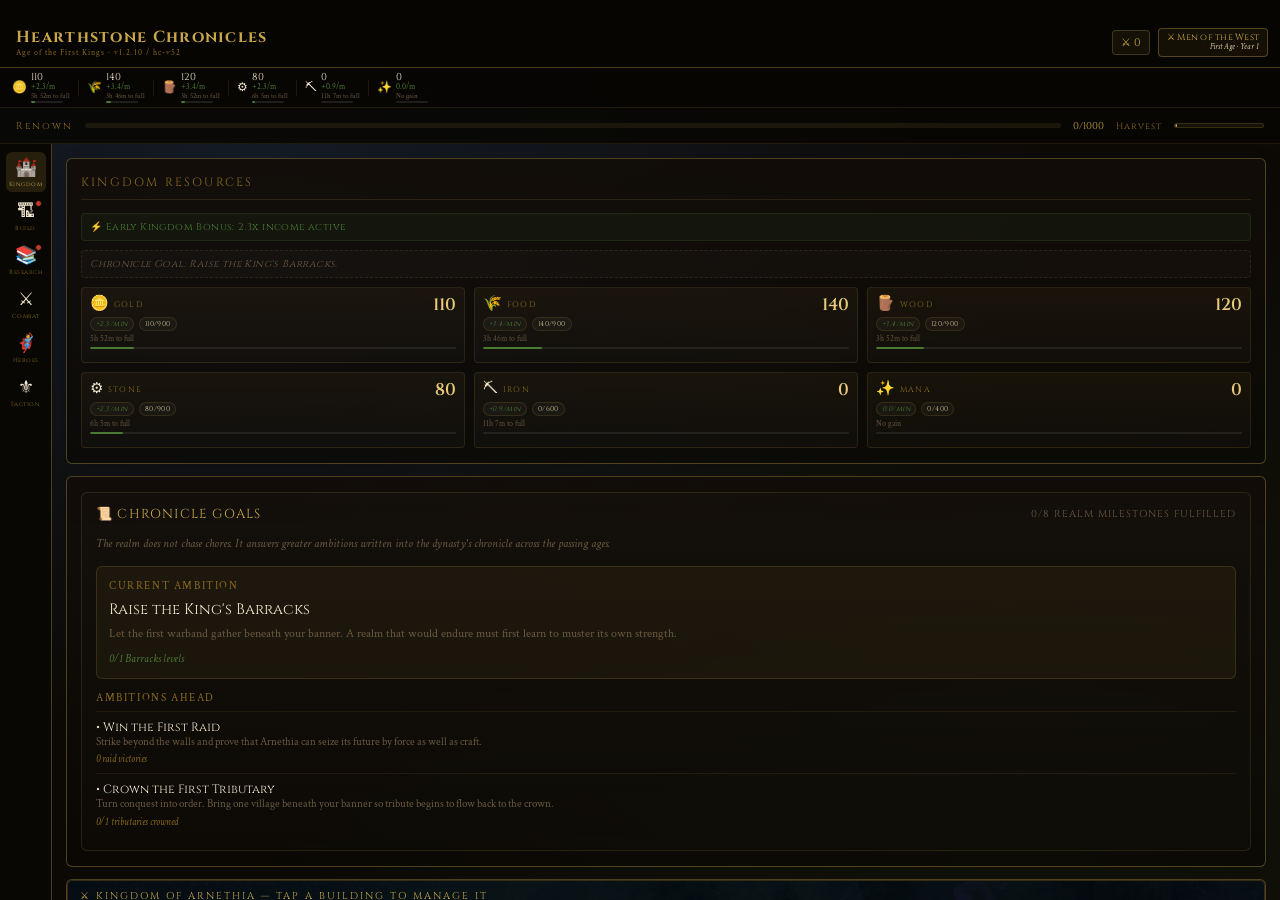
==== commit 17961b71: "Add Chronicle Goals campaign spine" ====
--- a/index.html
+++ b/index.html
@@ -65,6 +65,9 @@
       <div class="section">
         <div class="section-title">Kingdom Resources</div>
         <div class="resource-grid" id="resource-grid"></div>
+      </div>
+      <div class="section">
+        <div id="chronicle-goals"></div>
       </div>
       <div class="section" style="padding:0;overflow:hidden;border-radius:6px;">
         <div id="city-view">
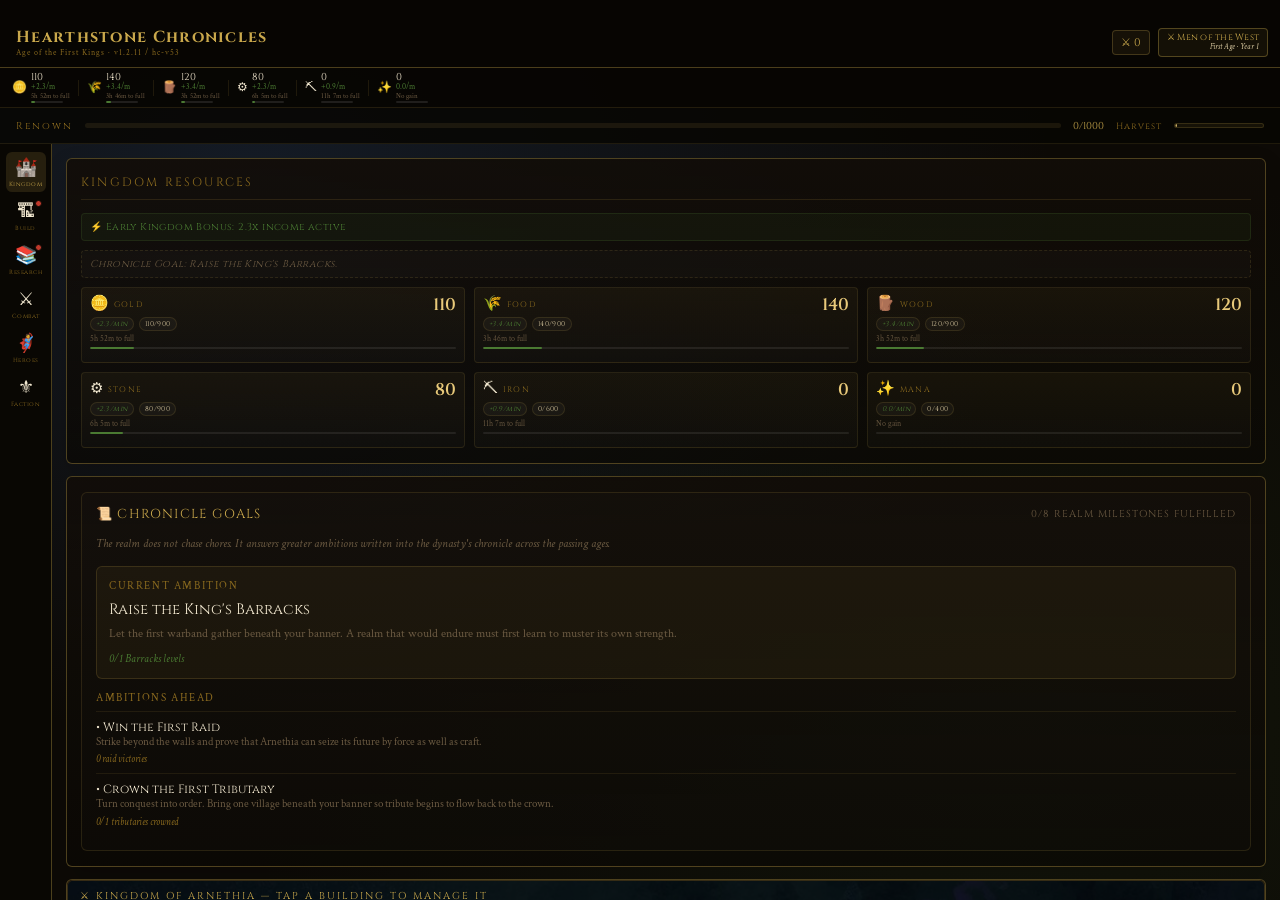
==== commit dbcd3d81: "Release v1.2.11" ====
--- a/index.html
+++ b/index.html
@@ -24,7 +24,7 @@
 <div id="header">
   <div>
     <h1>Hearthstone Chronicles</h1>
-    <div class="sub">Age of the First Kings &middot; <span data-version-label>v1.2.10 / hc-v52</span></div>
+    <div class="sub">Age of the First Kings &middot; <span data-version-label>v1.2.11 / hc-v53</span></div>
   </div>
   <div style="display:flex;align-items:center;gap:8px;">
     <div id="power-badge" onclick="showPowerBreakdown()">&#x2694; <span id="power-val">0</span></div>
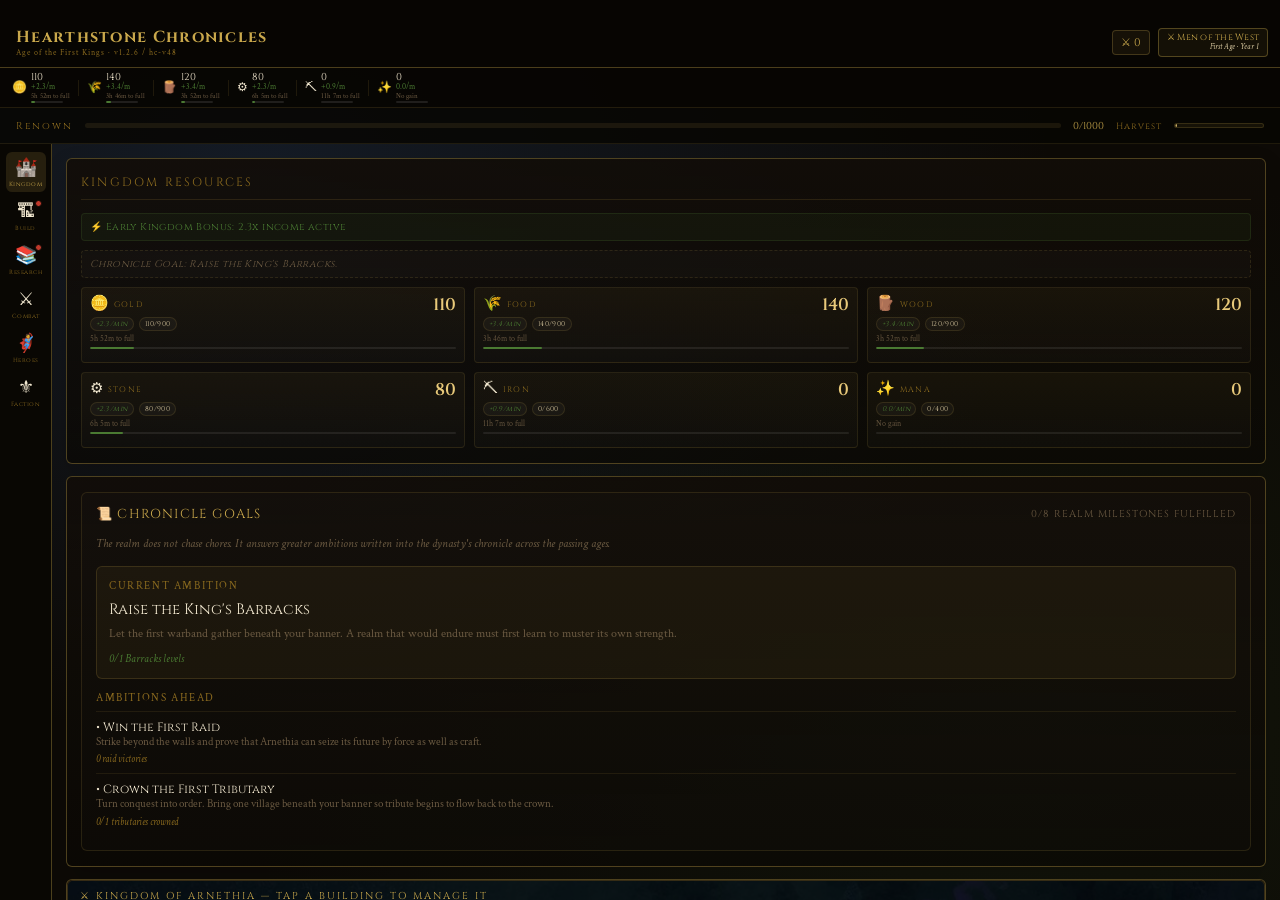
==== commit 45c537b8: "Release v1.2.6" ====
--- a/index.html
+++ b/index.html
@@ -24,7 +24,7 @@
 <div id="header">
   <div>
     <h1>Hearthstone Chronicles</h1>
-    <div class="sub">Age of the First Kings &middot; <span data-version-label>v1.2.11 / hc-v53</span></div>
+    <div class="sub">Age of the First Kings &middot; <span data-version-label>v1.2.6 / hc-v48</span></div>
   </div>
   <div style="display:flex;align-items:center;gap:8px;">
     <div id="power-badge" onclick="showPowerBreakdown()">&#x2694; <span id="power-val">0</span></div>
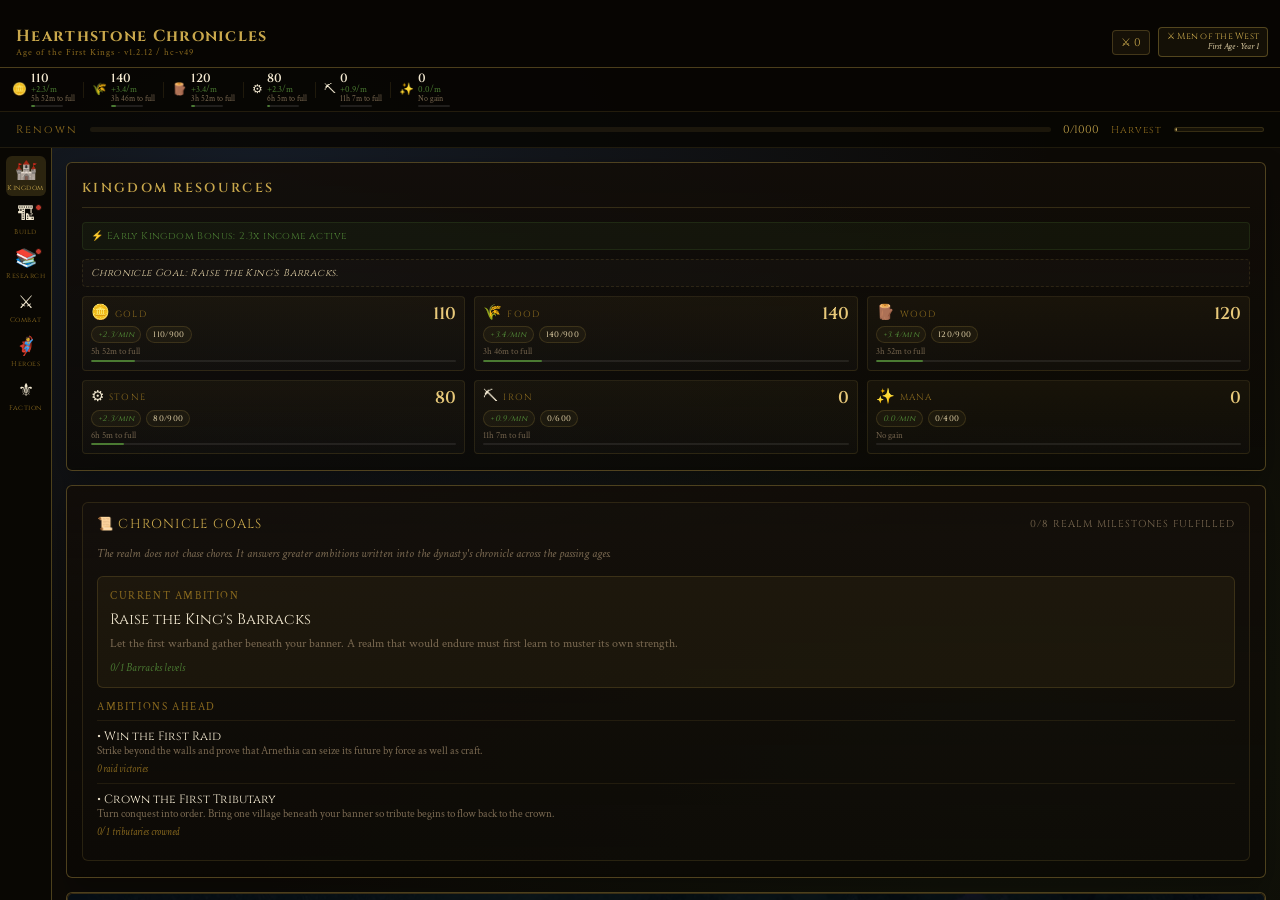
==== commit 66c48e53: "Release v1.2.12" ====
--- a/index.html
+++ b/index.html
@@ -24,7 +24,7 @@
 <div id="header">
   <div>
     <h1>Hearthstone Chronicles</h1>
-    <div class="sub">Age of the First Kings &middot; <span data-version-label>v1.2.6 / hc-v48</span></div>
+    <div class="sub">Age of the First Kings &middot; <span data-version-label>v1.2.12 / hc-v49</span></div>
   </div>
   <div style="display:flex;align-items:center;gap:8px;">
     <div id="power-badge" onclick="showPowerBreakdown()">&#x2694; <span id="power-val">0</span></div>
--- a/styles/main.css
+++ b/styles/main.css
@@ -1,7 +1,7 @@
 :root {
   --gold:#c9a84c; --gold-light:#e8c97a; --gold-dark:#8a6a1f;
   --parchment:#f2e8d0; --parchment-dark:#d9c9a0;
-  --stone-light:#6b5a42; --blood-light:#c0392b; --forest-light:#4a7a32;
+  --stone-light:#7b6a52; --blood-light:#c0392b; --forest-light:#4a7a32;
   --panel-bg:rgba(22,16,10,0.96); --panel-border:rgba(201,168,76,0.35);
   --tab-h:56px; --header-h:54px; --era-h:36px;
 }
@@ -29,23 +29,23 @@
   height:calc(var(--header-h) + max(env(safe-area-inset-top), 14px));
   position:sticky;top:0;z-index:200;flex-shrink:0;}
 #header h1{font-family:'Cinzel',serif;font-size:16px;font-weight:700;color:var(--gold);letter-spacing:1.3px;}
-#header .sub{font-size:8px;color:var(--gold-dark);letter-spacing:1px;line-height:1.15;}
+#header .sub{font-size:9px;color:var(--gold-dark);letter-spacing:1px;line-height:1.15;}
 .faction-badge{display:flex;flex-direction:column;align-items:flex-end;background:rgba(201,168,76,.07);
   border:1px solid var(--panel-border);border-radius:4px;padding:4px 8px;
   max-width:160px;flex-shrink:0;}
 .faction-badge .fname{font-family:'Cinzel',serif;font-size:9px;color:var(--gold);letter-spacing:0.25px;white-space:nowrap;line-height:1.1;}
-.faction-badge .fera{font-size:8px;color:var(--parchment-dark);font-style:italic;white-space:nowrap;line-height:1.1;}
+.faction-badge .fera{font-size:9px;color:var(--parchment-dark);font-style:italic;white-space:nowrap;line-height:1.1;}
 
 /* ERA BAR */
 #era-bar{height:var(--era-h);flex-shrink:0;background:rgba(8,6,3,.85);border-bottom:1px solid rgba(201,168,76,.12);
   display:flex;align-items:center;gap:12px;padding:0 16px;}
-.era-label{font-family:'Cinzel',serif;font-size:10px;color:var(--gold-dark);letter-spacing:2px;white-space:nowrap;}
+.era-label{font-family:'Cinzel',serif;font-size:11px;color:var(--gold-dark);letter-spacing:2px;white-space:nowrap;}
 .pbar-outer{flex:1;height:5px;background:rgba(201,168,76,.1);border-radius:3px;overflow:hidden;}
 .pbar-inner{height:100%;background:linear-gradient(90deg,var(--gold-dark),var(--gold));border-radius:3px;transition:width 1s ease;}
-.pval{font-family:'Cinzel',serif;font-size:10px;color:var(--gold);white-space:nowrap;}
+.pval{font-family:'Cinzel',serif;font-size:11px;color:var(--gold);white-space:nowrap;}
 .tick-outer{width:90px;height:5px;background:rgba(201,168,76,.08);border-radius:3px;border:1px solid rgba(201,168,76,.18);overflow:hidden;flex-shrink:0;}
 .tick-inner{height:100%;background:linear-gradient(90deg,rgba(201,168,76,.4),var(--gold-light));border-radius:3px;width:0%;}
-.tick-label{font-family:'Cinzel',serif;font-size:9px;color:var(--gold-dark);letter-spacing:1px;white-space:nowrap;}
+.tick-label{font-family:'Cinzel',serif;font-size:10px;color:var(--gold-dark);letter-spacing:1px;white-space:nowrap;}
 @keyframes tickPulse{0%{opacity:1}50%{opacity:.25;background:#fff}100%{opacity:1}}
 
 /* SHELL */
@@ -61,9 +61,10 @@
   cursor:pointer;transition:all .2s;font-size:18px;position:relative;
   background:none;color:inherit;font-family:inherit;
   -webkit-tap-highlight-color:rgba(201,168,76,.15);touch-action:manipulation;}
-.stab:hover{background:rgba(201,168,76,.08);border-color:rgba(201,168,76,.2);}
-.stab.active{background:rgba(201,168,76,.15);border-color:var(--gold-dark);}
-.stab .slabel{font-family:'Cinzel',serif;font-size:6px;color:var(--gold-dark);letter-spacing:.5px;margin-top:1px;}
+.stab:hover{background:rgba(201,168,76,.12);border-color:rgba(201,168,76,.2);transform:scale(1.05);}
+.stab:active{transform:scale(0.98);}
+.stab.active{background:rgba(201,168,76,.18);border-color:var(--gold-dark);}
+.stab .slabel{font-family:'Cinzel',serif;font-size:7px;color:var(--gold-dark);letter-spacing:.5px;margin-top:1px;}
 .stab.active .slabel{color:var(--gold);}
 .stab .bdot{position:absolute;top:4px;right:4px;width:7px;height:7px;border-radius:50%;
   background:var(--blood-light);border:1px solid #0d0a06;display:none;}
@@ -83,14 +84,16 @@
   padding-left:env(safe-area-inset-left);
   padding-right:env(safe-area-inset-right);}
 .btab{flex:1;display:flex;flex-direction:column;align-items:center;justify-content:center;
-  cursor:pointer;transition:background .15s;font-size:18px;gap:1px;position:relative;
+  cursor:pointer;transition:background .15s, transform .15s;font-size:18px;gap:1px;position:relative;
   background:none;border:none;color:inherit;font-family:inherit;
   min-height:44px;min-width:0;
   -webkit-tap-highlight-color:rgba(201,168,76,.25);
   touch-action:manipulation;}
-.btab .blabel{font-family:'Cinzel',serif;font-size:7px;color:var(--gold-dark);letter-spacing:.3px;}
+.btab .blabel{font-family:'Cinzel',serif;font-size:8px;color:var(--gold-dark);letter-spacing:.3px;}
 .btab.active .blabel{color:var(--gold);}
-.btab.active{background:rgba(201,168,76,.1);}
+.btab:active{transform:scale(0.96);}
+.btab.active{background:rgba(201,168,76,.12);}
+.btab:active{transform:scale(0.96);}
 .btab .bdot{position:absolute;top:5px;right:calc(50% - 14px);width:7px;height:7px;border-radius:50%;
   background:var(--blood-light);border:1px solid #0d0a06;display:none;}
 .btab .bdot.on{display:block;}
@@ -109,114 +112,116 @@
 }
 
 /* SECTION CARD */
-.section{background:linear-gradient(180deg,rgba(18,13,8,.9),rgba(10,8,4,.72));border:1px solid var(--panel-border);border-radius:6px;padding:15px 14px;margin-bottom:12px;box-shadow:0 8px 22px rgba(0,0,0,.16);min-width:0;}
+.section{background:linear-gradient(180deg,rgba(18,13,8,.9),rgba(10,8,4,.72));border:1px solid var(--panel-border);border-radius:6px;padding:16px 15px;margin-bottom:14px;box-shadow:0 8px 24px rgba(0,0,0,.3);min-width:0;max-width:100%;transition:box-shadow .3s ease;}
 .section.section-subtle{background:linear-gradient(180deg,rgba(15,11,7,.8),rgba(10,8,4,.62));border-color:rgba(201,168,76,.12);}
-.section-title{font-family:'Cinzel',serif;font-size:12px;letter-spacing:2.2px;color:var(--gold-dark);text-transform:uppercase;
-  margin-bottom:13px;padding-bottom:9px;border-bottom:1px solid rgba(201,168,76,.14);}
-.section-lead{font-size:11px;color:var(--stone-light);font-style:italic;line-height:1.45;margin:-4px 0 10px;}
+.section-title{font-family:'Cinzel',serif;font-size:13px;letter-spacing:2.3px;color:var(--gold);text-transform:uppercase;font-weight:600;
+  margin-bottom:14px;padding-bottom:10px;border-bottom:1px solid rgba(201,168,76,.2);}
+.section-lead{font-size:12px;color:var(--stone-light);font-style:italic;line-height:1.45;margin:-4px 0 10px;}
 
 /* RESOURCES */
 .resource-grid{display:grid;grid-template-columns:repeat(3,minmax(0,1fr));gap:9px;min-width:0;max-width:100%;}
 @media(max-width:400px){.resource-grid{grid-template-columns:repeat(2,minmax(0,1fr));}}
-.rc{background:rgba(201,168,76,.05);border:1px solid rgba(201,168,76,.13);border-radius:4px;padding:9px 8px;transition:border-color .2s;}
-.rc:hover{border-color:rgba(201,168,76,.3);}
+.rc{background:rgba(201,168,76,.05);border:1px solid rgba(201,168,76,.13);border-radius:4px;padding:9px 8px;transition:border-color .2s,background .2s,box-shadow .2s;}
+.rc:hover{border-color:rgba(201,168,76,.3);background:rgba(201,168,76,.08);box-shadow:0 4px 12px rgba(201,168,76,.08);}
 .rc-icon{font-size:17px;margin-bottom:2px;}
-.rc-name{font-family:'Cinzel',serif;font-size:8px;letter-spacing:1.5px;color:var(--gold-dark);text-transform:uppercase;}
+.rc-name{font-family:'Cinzel',serif;font-size:9px;letter-spacing:1.5px;color:var(--gold-dark);text-transform:uppercase;}
 .rc-amount{font-family:'Cinzel',serif;font-size:15px;color:var(--gold-light);font-weight:600;}
-.rc-rate{font-size:11px;color:var(--forest-light);font-style:italic;}
+.rc-rate{font-size:12px;color:var(--forest-light);font-style:italic;}
 .rc-rate.neg{color:var(--blood-light);}
 .boost-row{grid-column:1/-1;font-family:'Cinzel',serif;font-size:10px;letter-spacing:.4px;
   padding:6px 8px;border-radius:4px;line-height:1.4;}
 .boost-row-strong{color:var(--forest-light);background:rgba(74,122,50,.08);border:1px solid rgba(74,122,50,.2);}
 .boost-row-realm{color:var(--gold);background:rgba(201,168,76,.08);border:1px solid rgba(201,168,76,.18);}
-.boost-row-hint{color:var(--stone-light);font-style:italic;background:rgba(255,255,255,.02);border:1px dashed rgba(201,168,76,.14);}
+.boost-row-hint{color:var(--parchment-dark);font-style:italic;background:rgba(255,255,255,.02);border:1px dashed rgba(201,168,76,.14);}
 
 /* BUILDINGS */
-.blist{display:flex;flex-direction:column;gap:8px;}
+.blist{display:flex;flex-direction:column;gap:10px;}
 .build-toolbar{display:flex;justify-content:flex-end;gap:8px;flex-wrap:wrap;margin-bottom:8px;}
-.bcard{background:rgba(255,255,255,.03);border:1px solid rgba(201,168,76,.1);border-radius:4px;padding:12px 11px;
+.bcard{background:rgba(255,255,255,.03);border:1px solid rgba(201,168,76,.1);border-radius:4px;padding:13px 12px;
   transition:all .2s;position:relative;overflow:hidden;}
 .bcard::before{content:'';position:absolute;left:0;top:0;bottom:0;width:2px;background:var(--gold);opacity:0;transition:opacity .2s;}
-.bcard:hover{background:rgba(201,168,76,.06);border-color:rgba(201,168,76,.25);}
+.bcard:hover{background:rgba(201,168,76,.08);border-color:rgba(201,168,76,.28);box-shadow:0 4px 12px rgba(201,168,76,.1);}
 .bcard:hover::before{opacity:1;}
 .bcard.can{border-color:rgba(201,168,76,.22);}
 .bcard.maxed{opacity:.45;pointer-events:none;}
 .bheader{display:flex;justify-content:space-between;align-items:center;margin-bottom:3px;}
 .bname{font-family:'Cinzel',serif;font-size:12px;color:var(--parchment);}
 .blvl{font-family:'Cinzel',serif;font-size:9px;color:var(--gold);background:rgba(201,168,76,.1);border:1px solid rgba(201,168,76,.18);border-radius:2px;padding:1px 5px;}
-.bdesc{font-size:12px;color:var(--stone-light);font-style:italic;margin-bottom:5px;line-height:1.4;}
+.bdesc{font-size:13px;color:var(--parchment-dark);font-style:italic;margin-bottom:5px;line-height:1.4;}
 .beff{font-size:12px;color:var(--forest-light);margin-bottom:5px;}
 .bcosts{display:flex;gap:7px;flex-wrap:wrap;}
 .bcost{font-size:11px;color:var(--parchment-dark);}
 .bcost.no{color:var(--blood-light);}
-.bbtn{width:100%;margin-top:7px;padding:5px;background:rgba(201,168,76,.1);border:1px solid var(--gold-dark);border-radius:3px;
-  color:var(--gold);font-family:'Cinzel',serif;font-size:9px;letter-spacing:1.5px;text-transform:uppercase;cursor:pointer;transition:all .2s;}
-.bbtn:hover:not(:disabled){background:rgba(201,168,76,.2);border-color:var(--gold);color:var(--gold-light);}
+.bbtn{width:100%;margin-top:7px;padding:6px;background:rgba(201,168,76,.1);border:1px solid var(--gold-dark);border-radius:3px;
+  color:var(--gold);font-family:'Cinzel',serif;font-size:9px;letter-spacing:1.5px;text-transform:uppercase;cursor:pointer;transition:all .2s;min-height:40px;}
+.bbtn:hover:not(:disabled){background:rgba(201,168,76,.2);border-color:var(--gold);color:var(--gold-light);transform:translateY(-1px);box-shadow:0 4px 12px rgba(201,168,76,.15);}
+.bbtn:active:not(:disabled){transform:translateY(0);box-shadow:0 2px 4px rgba(201,168,76,.1);}
 .bbtn:disabled{opacity:.35;cursor:not-allowed;}
 .mystery{background:rgba(255,255,255,.02);border:1px dashed rgba(201,168,76,.15);border-radius:4px;
   padding:11px;display:flex;align-items:center;gap:10px;}
 .mystery-icon{font-size:22px;filter:grayscale(1);opacity:.4;}
 .mystery-title{font-family:'Cinzel',serif;font-size:11px;color:var(--stone-light);font-style:italic;}
-.mystery-hint{font-size:11px;color:rgba(201,168,76,.35);margin-top:2px;}
+.mystery-hint{font-size:12px;color:rgba(201,168,76,.35);margin-top:2px;}
 
 /* MAP */
 .map-grid{display:grid;grid-template-columns:repeat(5,1fr);gap:5px;}
 .map-tile{aspect-ratio:1;border-radius:4px;border:1px solid rgba(201,168,76,.08);
   display:flex;flex-direction:column;align-items:center;justify-content:center;
   font-size:18px;cursor:pointer;transition:all .2s;background:rgba(255,255,255,.02);}
-.map-tile:hover{border-color:rgba(201,168,76,.3);background:rgba(201,168,76,.05);transform:scale(1.04);}
+.map-tile:hover{border-color:rgba(201,168,76,.3);background:rgba(201,168,76,.06);transform:scale(1.05);box-shadow:0 4px 12px rgba(201,168,76,.12);}
 .map-tile.built{background:rgba(201,168,76,.07);border-color:rgba(201,168,76,.22);}
 .map-tile.empty{opacity:.35;}
-.tile-lbl{font-family:'Cinzel',serif;font-size:6px;letter-spacing:.5px;color:var(--gold-dark);text-align:center;margin-top:1px;text-transform:uppercase;}
+.tile-lbl{font-family:'Cinzel',serif;font-size:7px;letter-spacing:.5px;color:var(--gold-dark);text-align:center;margin-top:1px;text-transform:uppercase;}
 
 /* LOG */
 .log-entries{max-height:180px;overflow-y:auto;display:flex;flex-direction:column;gap:3px;min-width:0;max-width:100%;}
-.log-entry{font-size:13px;color:var(--stone-light);font-style:italic;padding:3px 0;border-bottom:1px solid rgba(201,168,76,.05);line-height:1.4;animation:fadeIn .35s ease;overflow-wrap:anywhere;}
-.log-entry .lt{font-size:9px;color:var(--gold-dark);font-style:normal;font-family:'Cinzel',serif;margin-right:5px;}
+.log-entry{font-size:13px;color:var(--parchment-dark);font-style:italic;padding:3px 0;border-bottom:1px solid rgba(201,168,76,.05);line-height:1.4;animation:fadeIn .35s ease;overflow-wrap:anywhere;}
+.log-entry .lt{font-size:10px;color:var(--gold-dark);font-style:normal;font-family:'Cinzel',serif;margin-right:5px;}
 .log-entry.important{color:var(--gold-light);}
 .log-entry.danger{color:var(--blood-light);}
 @keyframes fadeIn{from{opacity:0;transform:translateY(-3px)}to{opacity:1;transform:none}}
 
 /* RESEARCH */
-.rtabs{display:flex;gap:4px;margin-bottom:10px;}
-.rtab{flex:1;padding:5px 2px;background:rgba(255,255,255,.03);border:1px solid rgba(201,168,76,.1);border-radius:3px;
-  color:var(--stone-light);font-family:'Cinzel',serif;font-size:9px;letter-spacing:.8px;text-transform:uppercase;cursor:pointer;transition:all .2s;text-align:center;}
-.rtab.active{background:rgba(201,168,76,.1);border-color:var(--gold-dark);color:var(--gold);}
+.rtabs{display:flex;gap:4px;margin-bottom:11px;}
+.rtab{flex:1;padding:8px 2px;background:rgba(255,255,255,.03);border:1px solid rgba(201,168,76,.1);border-radius:3px;
+  color:var(--parchment-dark);font-family:'Cinzel',serif;font-size:10px;letter-spacing:.8px;text-transform:uppercase;cursor:pointer;transition:all .2s;text-align:center;font-weight:500;}
+.rtab.active{background:rgba(201,168,76,.16);border-color:var(--gold);color:var(--gold);box-shadow:inset 0 0 0 1px rgba(201,168,76,.1);}
 .rtab.tab-locked{opacity:.4;cursor:not-allowed;}
-.rtab:hover:not(.active):not(.tab-locked){background:rgba(201,168,76,.05);}
-.rlist{display:flex;flex-direction:column;gap:6px;}
-.ritem{background:rgba(255,255,255,.02);border:1px solid rgba(201,168,76,.08);border-radius:4px;padding:10px;cursor:pointer;transition:all .2s;}
-.ritem:hover:not(.rlocked):not(.rcompleted):not(.rmystery){background:rgba(201,168,76,.06);border-color:rgba(201,168,76,.22);}
+.rtab:hover:not(.active):not(.tab-locked){background:rgba(201,168,76,.1);border-color:rgba(201,168,76,.2);}
+.rlist{display:flex;flex-direction:column;gap:8px;}
+.ritem{background:rgba(255,255,255,.02);border:1px solid rgba(201,168,76,.08);border-radius:4px;padding:11px;cursor:pointer;transition:all .2s;}
+.ritem:hover:not(.rlocked):not(.rcompleted):not(.rmystery){background:rgba(201,168,76,.08);border-color:rgba(201,168,76,.28);box-shadow:0 4px 12px rgba(201,168,76,.08);}
 .ritem.rcompleted{border-color:rgba(74,122,50,.35);background:rgba(74,122,50,.05);}
 .ritem.rlocked{opacity:.38;cursor:not-allowed;}
-.ritem.ractive{border-color:rgba(201,168,76,.35);}
+.ritem.ractive{border-color:rgba(201,168,76,.35);background:rgba(201,168,76,.04);box-shadow:inset 0 0 0 1px rgba(201,168,76,.1);}
 .ritem.rmystery{opacity:.4;cursor:not-allowed;border-style:dashed;}
-.rname{font-family:'Cinzel',serif;font-size:11px;color:var(--parchment);margin-bottom:2px;}
+.rname{font-family:'Cinzel',serif;font-size:12px;color:var(--parchment);margin-bottom:3px;font-weight:500;}
 .ritem.rcompleted .rname{color:var(--forest-light);}
-.rdesc{font-size:11px;color:var(--stone-light);font-style:italic;margin-bottom:4px;line-height:1.3;}
+.rdesc{font-size:12px;color:var(--stone-light);font-style:italic;margin-bottom:4px;line-height:1.3;}
 .rprog{height:3px;background:rgba(201,168,76,.1);border-radius:2px;overflow:hidden;margin-top:3px;}
 .rprog-inner{height:100%;background:var(--gold);border-radius:2px;transition:width .8s ease;}
 
 /* HEROES */
-.hlist{display:flex;flex-direction:column;gap:9px;}
-.hcard{background:rgba(255,255,255,.03);border:1px solid rgba(201,168,76,.08);border-radius:4px;padding:11px;transition:all .2s;}
-.hcard:hover{background:rgba(201,168,76,.05);}
+.hlist{display:flex;flex-direction:column;gap:11px;}
+.hcard{background:rgba(255,255,255,.03);border:1px solid rgba(201,168,76,.08);border-radius:4px;padding:12px;transition:all .2s;}
+.hcard:hover{background:rgba(201,168,76,.06);border-color:rgba(201,168,76,.18);box-shadow:0 4px 12px rgba(201,168,76,.08);}
 .hname{font-family:'Cinzel',serif;font-size:12px;color:var(--gold-light);}
-.hclass{font-size:10px;color:var(--stone-light);font-style:italic;margin-bottom:7px;}
+.hclass{font-size:11px;color:var(--stone-light);font-style:italic;margin-bottom:7px;}
 .hstats{display:grid;grid-template-columns:repeat(3,1fr);gap:4px;margin-bottom:7px;}
 .hstat{background:rgba(255,255,255,.03);border-radius:3px;padding:4px;text-align:center;}
 .hstat-v{font-family:'Cinzel',serif;font-size:13px;color:var(--parchment);}
-.hstat-l{font-size:8px;color:var(--stone-light);text-transform:uppercase;letter-spacing:.5px;}
+.hstat-l{font-size:9px;color:var(--parchment-dark);text-transform:uppercase;letter-spacing:.5px;}
 .hxp{height:3px;background:rgba(201,168,76,.1);border-radius:2px;overflow:hidden;margin-bottom:7px;}
 .hxp-i{height:100%;background:linear-gradient(90deg,var(--gold-dark),var(--gold));border-radius:2px;transition:width .5s;}
-.hstatus{font-size:11px;color:var(--stone-light);font-style:italic;margin-bottom:6px;}
+.hstatus{font-size:12px;color:var(--parchment-dark);font-style:italic;margin-bottom:6px;}
 .hstatus.onq{color:var(--forest-light);}
 .hstatus.danger{color:var(--blood-light);}
-.qbtn{width:100%;padding:5px;background:rgba(139,26,26,.12);border:1px solid rgba(139,26,26,.35);border-radius:3px;
-  color:#d4826a;font-family:'Cinzel',serif;font-size:9px;letter-spacing:1.5px;text-transform:uppercase;cursor:pointer;transition:all .2s;}
-.qbtn:hover:not(:disabled){background:rgba(139,26,26,.25);border-color:var(--blood-light);}
+.qbtn{width:100%;padding:6px;background:rgba(139,26,26,.12);border:1px solid rgba(139,26,26,.35);border-radius:3px;
+  color:#d4826a;font-family:'Cinzel',serif;font-size:9px;letter-spacing:1.5px;text-transform:uppercase;cursor:pointer;transition:all .2s;min-height:40px;}
+.qbtn:hover:not(:disabled){background:rgba(139,26,26,.25);border-color:var(--blood-light);transform:translateY(-1px);box-shadow:0 4px 12px rgba(139,26,26,.12);}
+.qbtn:active:not(:disabled){transform:translateY(0);box-shadow:0 2px 4px rgba(139,26,26,.08);}
 .qbtn:disabled{opacity:.35;cursor:not-allowed;}
-.qbtn.ret{background:rgba(74,122,50,.12);border-color:rgba(74,122,50,.35);color:var(--forest-light);}
+.qbtn.ret{background:rgba(74,122,50,.14);border-color:rgba(74,122,50,.4);color:#a8d87a;}
 .hero-actions{display:flex;gap:6px;margin-top:6px;align-items:stretch;}
 .hero-auto-btn{flex:0 0 auto;min-width:88px;padding-inline:10px;}
 .train-entry{display:grid;grid-template-columns:44px 56px minmax(0,1fr);gap:4px;margin-top:6px;align-items:center;}
@@ -236,7 +241,7 @@
 /* FACTION */
 .ftrait{background:rgba(201,168,76,.04);border:1px solid rgba(201,168,76,.1);border-radius:4px;padding:8px 10px;margin-bottom:6px;}
 .ftrait-name{font-family:'Cinzel',serif;font-size:10px;color:var(--gold);letter-spacing:1px;text-transform:uppercase;margin-bottom:2px;}
-.ftrait-desc{font-size:12px;color:var(--stone-light);font-style:italic;line-height:1.4;}
+.ftrait-desc{font-size:13px;color:var(--parchment-dark);font-style:italic;line-height:1.4;}
 .crow{display:flex;align-items:center;gap:8px;margin-bottom:5px;font-size:12px;}
 .cf{font-family:'Cinzel',serif;font-size:11px;min-width:80px;}
 .beats{color:var(--forest-light);}
@@ -244,13 +249,13 @@
 
 /* OVERLAY NOTIFICATIONS */
 #overlay-stack{position:fixed;top:calc(var(--header-h) + var(--era-h) + 10px);right:14px;z-index:500;
-  display:flex;flex-direction:column;gap:6px;align-items:flex-end;pointer-events:none;}
-.onotif{background:rgba(10,8,4,.97);border:1px solid var(--gold);border-left:3px solid var(--gold);
-  border-radius:4px;padding:9px 14px;font-family:'Cinzel',serif;font-size:12px;color:var(--gold-light);
-  letter-spacing:.5px;max-width:260px;animation:nIn .3s ease forwards;pointer-events:auto;}
+  display:flex;flex-direction:column;gap:8px;align-items:flex-end;pointer-events:none;}
+.onotif{background:rgba(10,8,4,.98);border:1px solid var(--gold);border-left:4px solid var(--gold);
+  border-radius:5px;padding:11px 16px;font-family:'Cinzel',serif;font-size:13px;color:var(--gold-light);
+  letter-spacing:.6px;max-width:280px;animation:nIn .3s ease forwards;pointer-events:auto;box-shadow:0 8px 24px rgba(0,0,0,.4),inset 0 0 20px rgba(201,168,76,.05);}
 .onotif.danger{border-color:var(--blood-light);border-left-color:var(--blood-light);color:#e8806a;}
 .onotif.success{border-color:var(--forest-light);border-left-color:var(--forest-light);color:#8dcc6a;}
-.onotif .ntitle{font-size:10px;margin-bottom:3px;opacity:.7;letter-spacing:1px;}
+.onotif .ntitle{font-size:11px;margin-bottom:4px;opacity:.85;letter-spacing:1.2px;color:rgba(232,201,122,.95);}
 @keyframes nIn{from{opacity:0;transform:translateX(14px)}to{opacity:1;transform:none}}
 @keyframes nOut{from{opacity:1;transform:none}to{opacity:0;transform:translateX(14px)}}
 
@@ -284,7 +289,7 @@
   background:rgba(0,0,0,.75);border:1px solid rgba(201,168,76,.4);border-radius:10px;
   padding:2px 6px;display:flex;align-items:center;gap:3px;white-space:nowrap;}
 .zone-icon{font-size:10px;}
-.zone-lvl{font-family:'Cinzel',serif;font-size:8px;color:var(--gold);letter-spacing:.5px;}
+.zone-lvl{font-family:'Cinzel',serif;font-size:9px;color:var(--gold);letter-spacing:.5px;}
 .zone-locked{position:absolute;top:50%;left:50%;transform:translate(-50%,-50%);font-size:14px;opacity:.6;}
 .zone-build{position:absolute;top:50%;left:50%;transform:translate(-50%,-50%);
   font-size:20px;color:var(--gold);font-weight:bold;opacity:.7;
@@ -298,21 +303,22 @@
   transition:all .2s;pointer-events:none;}
 #building-popup.show{transform:translate(-50%,-50%) scale(1);opacity:1;pointer-events:all;}
 #building-popup .bp-name{font-family:'Cinzel',serif;font-size:13px;color:var(--gold);margin-bottom:4px;}
-#building-popup .bp-desc{font-size:12px;color:var(--stone-light);font-style:italic;margin-bottom:8px;line-height:1.4;}
+#building-popup .bp-desc{font-size:12px;color:var(--parchment-dark);font-style:italic;margin-bottom:8px;line-height:1.4;}
 #building-popup .bp-stats{display:grid;grid-template-columns:1fr 1fr;gap:4px;margin-bottom:8px;}
 #building-popup .bp-stat{background:rgba(201,168,76,.06);border:1px solid rgba(201,168,76,.12);
   border-radius:3px;padding:4px 6px;text-align:center;}
 #building-popup .bp-stat-v{font-family:'Cinzel',serif;font-size:12px;color:var(--parchment);}
 #building-popup .bp-stat-l{font-size:8px;color:var(--stone-light);text-transform:uppercase;}
 #building-popup .bp-cost{font-size:11px;color:var(--stone-light);margin-bottom:8px;line-height:1.6;}
-#building-popup .bp-btn{width:100%;padding:7px;background:rgba(201,168,76,.1);
+#building-popup .bp-btn{width:100%;padding:8px;background:rgba(201,168,76,.1);
   border:1px solid var(--gold-dark);border-radius:3px;color:var(--gold);
   font-family:'Cinzel',serif;font-size:10px;letter-spacing:1.5px;text-transform:uppercase;
-  cursor:pointer;touch-action:manipulation;transition:all .2s;}
-#building-popup .bp-btn:hover:not(:disabled){background:rgba(201,168,76,.2);border-color:var(--gold);}
+  cursor:pointer;touch-action:manipulation;transition:all .2s;min-height:40px;}
+#building-popup .bp-btn:hover:not(:disabled){background:rgba(201,168,76,.2);border-color:var(--gold);transform:translateY(-1px);box-shadow:0 4px 12px rgba(201,168,76,.12);}
+#building-popup .bp-btn:active:not(:disabled){transform:translateY(0);box-shadow:0 2px 4px rgba(201,168,76,.08);}
 #building-popup .bp-btn:disabled{opacity:.4;cursor:not-allowed;}
 #building-popup .bp-close{position:absolute;top:8px;right:10px;background:none;border:none;
-  color:var(--stone-light);font-size:18px;cursor:pointer;touch-action:manipulation;padding:0;line-height:1;}
+  color:var(--parchment-dark);font-size:18px;cursor:pointer;touch-action:manipulation;padding:0;line-height:1;}
 .troop-grid{display:grid;grid-template-columns:1fr 1fr;gap:8px;margin-bottom:8px;}
 .tcard{background:rgba(255,255,255,.03);border:1px solid rgba(201,168,76,.12);border-radius:4px;padding:11px;}
 .tcard-header{display:flex;justify-content:space-between;align-items:center;margin-bottom:6px;}
@@ -321,45 +327,49 @@
 .tcard-stats{display:grid;grid-template-columns:1fr 1fr;gap:3px;margin-bottom:6px;}
 .tstat{background:rgba(255,255,255,.03);border-radius:3px;padding:3px 5px;text-align:center;}
 .tstat-v{font-family:'Cinzel',serif;font-size:12px;color:var(--parchment);}
-.tstat-l{font-size:8px;color:var(--stone-light);text-transform:uppercase;letter-spacing:.5px;}
+.tstat-l{font-size:9px;color:var(--parchment-dark);text-transform:uppercase;letter-spacing:.5px;}
 .tstat-v.injured{color:var(--blood-light);}
 .tstat-v.training{color:var(--gold);}
-.train-btn{width:100%;padding:5px;background:rgba(201,168,76,.08);border:1px solid rgba(201,168,76,.2);
+.train-btn{width:100%;padding:6px;background:rgba(201,168,76,.08);border:1px solid rgba(201,168,76,.2);
   border-radius:3px;color:var(--gold);font-family:'Cinzel',serif;font-size:9px;
-  letter-spacing:1px;text-transform:uppercase;cursor:pointer;transition:all .2s;}
-.train-btn:hover:not(:disabled){background:rgba(201,168,76,.18);border-color:var(--gold);}
+  letter-spacing:1px;text-transform:uppercase;cursor:pointer;transition:all .2s;min-height:40px;}
+.train-btn:hover:not(:disabled){background:rgba(201,168,76,.18);border-color:var(--gold);transform:translateY(-1px);box-shadow:0 4px 12px rgba(201,168,76,.12);}
+.train-btn:active:not(:disabled){transform:translateY(0);box-shadow:0 2px 4px rgba(201,168,76,.08);}
 .train-btn:disabled{opacity:.35;cursor:not-allowed;}
-.npc-list{display:flex;flex-direction:column;gap:7px;}
-.npc-card{background:rgba(255,255,255,.03);border:1px solid rgba(201,168,76,.1);border-radius:4px;padding:11px 10px;}
+.npc-list{display:flex;flex-direction:column;gap:9px;}
+.npc-card{background:rgba(255,255,255,.03);border:1px solid rgba(201,168,76,.1);border-radius:4px;padding:12px 11px;transition:all .2s;}
+.npc-card:hover{background:rgba(255,255,255,.05);border-color:rgba(201,168,76,.2);box-shadow:0 4px 12px rgba(201,168,76,.08);}
 .npc-card.primary-target{border-color:rgba(201,168,76,.14);}
 .npc-card.primary-target.can-raid{border-color:rgba(74,122,50,.32);box-shadow:inset 0 0 0 1px rgba(74,122,50,.12);}
 .npc-card.frontier-target{border-style:dashed;border-color:rgba(201,168,76,.18);background:rgba(255,255,255,.02);}
 .npc-header{display:flex;justify-content:space-between;align-items:center;margin-bottom:4px;}
 .npc-name{font-family:'Cinzel',serif;font-size:12px;color:var(--parchment);}
 .npc-level{font-size:9px;color:var(--gold);background:rgba(201,168,76,.1);border:1px solid rgba(201,168,76,.2);border-radius:2px;padding:1px 5px;font-family:'Cinzel',serif;}
-.npc-loot{display:flex;gap:8px;flex-wrap:wrap;margin-bottom:7px;font-size:11px;color:var(--stone-light);line-height:1.45;}
+.npc-loot{display:flex;gap:8px;flex-wrap:wrap;margin-bottom:7px;font-size:12px;color:var(--parchment-dark);line-height:1.45;}
 .npc-defence{font-size:11px;color:var(--blood-light);font-style:italic;margin-bottom:6px;}
 .npc-power-row{display:flex;justify-content:space-between;gap:8px;font-size:11px;font-family:'Cinzel',serif;color:var(--blood-light);margin-bottom:6px;}
 .npc-power-row .ok{color:var(--forest-light);}
 .npc-power-row .low{color:var(--blood-light);}
-.attack-btn{width:100%;padding:7px 6px;background:rgba(139,26,26,.12);border:1px solid rgba(139,26,26,.35);
+.attack-btn{width:100%;padding:8px 6px;background:rgba(139,26,26,.12);border:1px solid rgba(139,26,26,.35);
   border-radius:3px;color:#d4826a;font-family:'Cinzel',serif;font-size:9px;
-  letter-spacing:1px;text-transform:uppercase;cursor:pointer;transition:all .2s;}
-.attack-btn:hover:not(:disabled){background:rgba(139,26,26,.28);border-color:var(--blood-light);}
+  letter-spacing:1px;text-transform:uppercase;cursor:pointer;transition:all .2s;min-height:40px;}
+.attack-btn:hover:not(:disabled){background:rgba(139,26,26,.28);border-color:var(--blood-light);transform:translateY(-1px);box-shadow:0 4px 12px rgba(139,26,26,.14);}
+.attack-btn:active:not(:disabled){transform:translateY(0);box-shadow:0 2px 4px rgba(139,26,26,.08);}
 .attack-btn:disabled{opacity:.35;cursor:not-allowed;}
-.combat-reveal-hint{font-size:10px;color:var(--gold-dark);font-style:italic;margin:-2px 0 10px;padding:6px 8px;border:1px dashed rgba(201,168,76,.16);border-radius:4px;background:rgba(255,255,255,.02);}
+.combat-reveal-hint{font-size:11px;color:var(--gold-dark);font-style:italic;margin:-2px 0 10px;padding:6px 8px;border:1px dashed rgba(201,168,76,.16);border-radius:4px;background:rgba(255,255,255,.02);}
+.combat-reveal-hint{font-size:11px;color:var(--gold-dark);font-style:italic;margin:-2px 0 10px;padding:6px 8px;border:1px dashed rgba(201,168,76,.16);border-radius:4px;background:rgba(255,255,255,.02);}
 .raid-card{background:rgba(255,255,255,.03);border:1px solid rgba(201,168,76,.15);border-radius:4px;padding:10px;margin-bottom:7px;}
 .raid-progress{height:3px;background:rgba(201,168,76,.1);border-radius:2px;overflow:hidden;margin-top:6px;}
 .raid-progress-inner{height:100%;background:linear-gradient(90deg,var(--blood-light),var(--gold));border-radius:2px;transition:width .5s;}
 .hospital-card{background:rgba(74,122,50,.05);border:1px solid rgba(74,122,50,.2);border-radius:4px;padding:10px;margin-bottom:8px;}
 .combat-log{max-height:140px;overflow-y:auto;display:flex;flex-direction:column;gap:3px;}
-.clog-entry{font-size:12px;color:var(--stone-light);font-style:italic;padding:3px 0;border-bottom:1px solid rgba(201,168,76,.05);line-height:1.4;}
+.clog-entry{font-size:12px;color:var(--parchment-dark);font-style:italic;padding:3px 0;border-bottom:1px solid rgba(201,168,76,.05);line-height:1.4;}
 .clog-entry.victory{color:var(--forest-light);}
 .clog-entry.defeat{color:var(--blood-light);}
 .troop-send{display:grid;grid-template-columns:1fr 1fr;gap:6px;margin-bottom:8px;}
 .send-input{background:rgba(255,255,255,.04);border:1px solid rgba(201,168,76,.2);border-radius:3px;
   padding:5px 7px;color:var(--parchment);font-size:12px;width:100%;font-family:'Crimson Text',serif;}
-.send-label{font-family:'Cinzel',serif;font-size:9px;color:var(--gold-dark);letter-spacing:.5px;margin-bottom:3px;}
+.send-label{font-family:'Cinzel',serif;font-size:10px;color:var(--gold-dark);letter-spacing:.5px;margin-bottom:3px;}
 /* POWER BADGE */
 #power-badge{font-family:'Cinzel',serif;font-size:11px;color:var(--gold);
   background:rgba(201,168,76,.08);border:1px solid rgba(201,168,76,.25);
@@ -376,10 +386,10 @@
 .fres{display:flex;align-items:center;gap:4px;cursor:pointer;touch-action:manipulation;}
 .fres-icon{font-size:12px;}
 .fres-info{display:flex;flex-direction:column;}
-.fres-amt{font-family:'Cinzel',serif;font-size:10px;color:var(--parchment);line-height:1;}
-.fres-rate{font-size:8px;color:var(--forest-light);line-height:1;margin-top:1px;}
+.fres-amt{font-family:'Cinzel',serif;font-size:12px;color:var(--parchment);line-height:1;font-weight:600;}
+.fres-rate{font-size:9px;color:var(--forest-light);line-height:1;margin-top:1px;font-weight:500;}
 .fres-rate.neg{color:var(--blood-light);}
-.fres-cap{font-size:7px;color:var(--stone-light);line-height:1.05;margin-top:1px;white-space:nowrap;}
+.fres-cap{font-size:8px;color:var(--stone-light);line-height:1.05;margin-top:1px;white-space:nowrap;}
 .fres-bar{width:32px;height:2px;background:rgba(255,255,255,.1);border-radius:2px;overflow:hidden;margin-top:2px;}
 .fres-fill{height:100%;border-radius:2px;transition:width .5s,background .5s;}
 .fres-fill.low{background:var(--forest-light);}
@@ -388,29 +398,29 @@
 .fres-sep{width:1px;height:16px;background:rgba(201,168,76,.12);flex-shrink:0;}
 
 /* RESOURCE CARDS with cap bar */
-.rc{background:linear-gradient(180deg,rgba(201,168,76,.06),rgba(255,255,255,.02));border:1px solid rgba(201,168,76,.12);border-radius:4px;padding:8px 8px;transition:border-color .2s,background .2s;cursor:pointer;touch-action:manipulation;min-height:76px;min-width:0;max-width:100%;}
-.rc:hover{border-color:rgba(201,168,76,.3);}
+.rc{background:linear-gradient(180deg,rgba(201,168,76,.06),rgba(255,255,255,.02));border:1px solid rgba(201,168,76,.12);border-radius:4px;padding:8px 8px;transition:border-color .2s,background .2s,box-shadow .2s;}
+.rc:hover{border-color:rgba(201,168,76,.3);background:linear-gradient(180deg,rgba(201,168,76,.1),rgba(255,255,255,.04));box-shadow:0 4px 12px rgba(201,168,76,.08);}
 .rc.near-cap{background:linear-gradient(180deg,rgba(192,57,43,.09),rgba(255,255,255,.02));}
 .rc-top{display:flex;align-items:flex-start;justify-content:space-between;gap:6px;margin-bottom:4px;min-width:0;}
 .rc-ident{display:flex;align-items:center;gap:5px;min-width:0;flex:1 1 auto;}
 .rc-icon{font-size:15px;line-height:1;}
-.rc-name{font-family:'Cinzel',serif;font-size:8px;letter-spacing:1.2px;color:var(--gold-dark);text-transform:uppercase;overflow-wrap:anywhere;}
+.rc-name{font-family:'Cinzel',serif;font-size:9px;letter-spacing:1.2px;color:var(--gold-dark);text-transform:uppercase;overflow-wrap:anywhere;}
 .rc-amount{font-family:'Cinzel',serif;font-size:17px;color:var(--gold-light);font-weight:600;line-height:1;text-align:right;min-width:0;overflow-wrap:anywhere;}
 .rc-meta{display:flex;flex-wrap:wrap;gap:5px;margin-bottom:3px;min-width:0;}
-.rc-pill{display:inline-flex;align-items:center;padding:1px 5px;border-radius:999px;border:1px solid rgba(201,168,76,.14);background:rgba(255,255,255,.03);font-family:'Cinzel',serif;font-size:7px;letter-spacing:.45px;}
+.rc-pill{display:inline-flex;align-items:center;padding:2px 6px;border-radius:999px;border:1px solid rgba(201,168,76,.18);background:rgba(201,168,76,.05);font-family:'Cinzel',serif;font-size:8px;color:var(--gold-dark);letter-spacing:.3px;font-weight:500;}
 .rc-rate{color:var(--forest-light);font-style:italic;}
 .rc-rate.neg{color:var(--blood-light);}
 .rc-stock{color:var(--parchment-dark);}
-.rc-captext{font-size:8px;color:var(--stone-light);line-height:1.15;margin-top:1px;white-space:normal;overflow-wrap:anywhere;opacity:.92;}
+.rc-captext{font-size:9px;color:var(--stone-light);line-height:1.15;margin-top:1px;white-space:normal;overflow-wrap:anywhere;opacity:.92;}
 .rc-capbar{height:2px;background:rgba(255,255,255,.08);border-radius:2px;overflow:hidden;margin-top:3px;}
 .rc-capfill{height:100%;border-radius:2px;transition:width .5s,background .5s;}
-.rc-warning{font-size:7px;color:var(--blood-light);margin-top:2px;font-family:'Cinzel',serif;letter-spacing:.45px;}
+.rc-warning{font-size:8px;color:var(--blood-light);margin-top:2px;font-family:'Cinzel',serif;letter-spacing:.45px;}
 .snot{max-width:min(340px,calc(100vw - 24px));white-space:pre-line;line-height:1.35;text-align:left;}
 
 @media(max-width:430px){
   #header{height:auto;flex-wrap:wrap;padding-top:max(env(safe-area-inset-top), 10px);padding-bottom:6px;padding-left:max(14px, env(safe-area-inset-left));padding-right:max(10px, env(safe-area-inset-right));}
   #header h1{font-size:12px;letter-spacing:1px;}
-  #header .sub{font-size:7px;letter-spacing:.8px;}
+  #header .sub{font-size:8px;letter-spacing:.8px;}
   #header > div:first-child{flex:1 1 100%;}
   #header > div:last-child{width:100%;justify-content:space-between;}
   .faction-badge{max-width:calc(100% - 60px);padding:3px 6px;}
@@ -438,24 +448,27 @@
 .wc-title{font-family:'Cinzel',serif;font-size:12px;color:var(--gold);}
 .wc-bar{height:5px;background:rgba(201,168,76,.1);border-radius:3px;overflow:hidden;margin-bottom:4px;}
 .wc-fill{height:100%;background:linear-gradient(90deg,var(--gold-dark),var(--gold));border-radius:3px;transition:width 1s;}
-.wc-convert-btn{width:100%;margin-top:6px;padding:5px;background:rgba(201,168,76,.1);
+.wc-convert-btn{width:100%;margin-top:6px;padding:6px;background:rgba(201,168,76,.1);
   border:1px solid rgba(201,168,76,.3);border-radius:3px;color:var(--gold);
-  font-family:'Cinzel',serif;font-size:9px;letter-spacing:1.5px;text-transform:uppercase;cursor:pointer;}
+  font-family:'Cinzel',serif;font-size:9px;letter-spacing:1.5px;text-transform:uppercase;cursor:pointer;min-height:40px;}
+.wc-convert-btn:hover:not(:disabled){background:rgba(201,168,76,.18);border-color:var(--gold);transform:translateY(-1px);box-shadow:0 4px 12px rgba(201,168,76,.1);}
+.wc-convert-btn:active:not(:disabled){transform:translateY(0);box-shadow:0 2px 4px rgba(201,168,76,.06);}
 .wc-convert-btn:disabled{opacity:.4;cursor:not-allowed;}
 
 /* DUAL RESEARCH QUEUE */
-.research-queue{display:flex;flex-direction:column;gap:6px;margin-bottom:10px;}
+.research-queue{display:flex;flex-direction:column;gap:8px;margin-bottom:11px;}
 .rqueue-slot{background:rgba(201,168,76,.05);border:1px solid rgba(201,168,76,.15);
-  border-radius:4px;padding:8px;min-height:44px;display:flex;align-items:center;justify-content:center;}
-.rqueue-slot.active{border-color:rgba(201,168,76,.35);}
-.rqueue-empty{font-size:11px;color:var(--stone-light);font-style:italic;}
+  border-radius:4px;padding:9px;min-height:46px;display:flex;align-items:center;justify-content:center;transition:all .2s;}
+.rqueue-slot.active{border-color:rgba(201,168,76,.38);background:rgba(201,168,76,.08);box-shadow:inset 0 0 0 1px rgba(201,168,76,.1);}
+.rqueue-empty{font-size:12px;color:var(--parchment-dark);font-style:italic;}
 
 /* CITADEL DEFENCE */
-.defence-card{background:rgba(139,26,26,.06);border:1px solid rgba(139,26,26,.2);
-  border-radius:4px;padding:10px;margin-bottom:8px;}
-.def-row{display:flex;justify-content:space-between;align-items:center;margin-bottom:4px;}
-.def-title{font-family:'Cinzel',serif;font-size:11px;color:#d4826a;}
-.def-val{font-family:'Cinzel',serif;font-size:13px;color:var(--parchment);}
+.defence-card{background:rgba(139,26,26,.07);border:1px solid rgba(139,26,26,.22);
+  border-radius:4px;padding:11px;margin-bottom:9px;transition:all .2s;}
+.defence-card:hover{background:rgba(139,26,26,.1);border-color:rgba(139,26,26,.28);box-shadow:0 4px 12px rgba(139,26,26,.08);}
+.def-row{display:flex;justify-content:space-between;align-items:center;margin-bottom:5px;}
+.def-title{font-family:'Cinzel',serif;font-size:12px;color:#e8a89a;font-weight:500;}
+.def-val{font-family:'Cinzel',serif;font-size:14px;color:var(--parchment);}
 .def-bar{height:4px;background:rgba(139,26,26,.1);border-radius:2px;overflow:hidden;}
 .def-fill{height:100%;background:linear-gradient(90deg,#8b1a1a,#c0392b);border-radius:2px;}
 
@@ -467,34 +480,38 @@
   transition:background .2s;flex-shrink:0;touch-action:manipulation;}
 .toggle.on{background:rgba(74,122,50,.4);border-color:var(--forest-light);}
 .toggle::after{content:'';position:absolute;top:2px;left:2px;width:14px;height:14px;
-  border-radius:50%;background:var(--stone-light);transition:transform .2s,background .2s;}
-.toggle.on::after{transform:translateX(16px);background:var(--forest-light);}
-.toggle-label{font-size:11px;color:var(--stone-light);}
-.threshold-row{display:flex;align-items:center;gap:6px;margin-top:4px;font-size:11px;color:var(--stone-light);}
+  border-radius:50%;background:var(--stone-light);transition:transform .2s,background .2s;box-shadow:0 2px 4px rgba(0,0,0,.3);}
+.toggle.on::after{transform:translateX(16px);background:var(--forest-light);box-shadow:0 2px 6px rgba(74,122,50,.3);}
+.toggle-label{font-size:12px;color:var(--parchment-dark);}
+.threshold-row{display:flex;align-items:center;gap:6px;margin-top:4px;font-size:12px;color:var(--parchment-dark);}
 .garrison-grid{display:flex;flex-direction:column;gap:6px;margin-top:8px;}
 .garrison-row{display:flex;align-items:center;justify-content:space-between;gap:8px;font-size:11px;color:var(--parchment);}
 .garrison-controls{display:flex;gap:6px;}
 .garrison-controls .train-btn{width:auto;min-width:44px;padding-inline:8px;}
 
-.village-card-list{display:flex;flex-direction:column;gap:8px;margin-top:10px;}
-.village-card{background:rgba(201,168,76,.05);border:1px solid rgba(201,168,76,.1);border-radius:4px;padding:10px;}
+.village-card-list{display:flex;flex-direction:column;gap:10px;margin-top:10px;}
+.village-card{background:rgba(201,168,76,.05);border:1px solid rgba(201,168,76,.1);border-radius:4px;padding:11px;transition:all .2s;}
+.village-card:hover{background:rgba(201,168,76,.08);border-color:rgba(201,168,76,.18);box-shadow:0 4px 12px rgba(201,168,76,.08);}
 .village-card-top{display:flex;justify-content:space-between;gap:8px;align-items:flex-start;margin-bottom:6px;}
 .village-card-name{font-family:'Cinzel',serif;font-size:12px;color:var(--parchment);}
-.village-card-meta{font-size:11px;color:var(--gold-dark);line-height:1.4;}
+.village-card-meta{font-size:11px;color:var(--parchment-dark);line-height:1.4;}
 .village-card-level{font-size:10px;color:var(--gold);background:rgba(201,168,76,.1);border:1px solid rgba(201,168,76,.2);border-radius:3px;padding:2px 6px;font-family:'Cinzel',serif;white-space:nowrap;}
-.village-card-desc{font-size:11px;color:var(--stone-light);font-style:italic;line-height:1.4;margin-bottom:8px;}
+.village-card-desc{font-size:12px;color:var(--parchment-dark);font-style:italic;line-height:1.4;margin-bottom:8px;}
 .village-focus-row{display:flex;flex-wrap:wrap;gap:6px;}
-.village-focus-btn{padding:5px 8px;background:rgba(255,255,255,.03);border:1px solid rgba(201,168,76,.15);border-radius:3px;color:var(--stone-light);font-family:'Cinzel',serif;font-size:9px;letter-spacing:1px;text-transform:uppercase;cursor:pointer;transition:all .2s;}
+.village-focus-btn{padding:6px 8px;background:rgba(255,255,255,.03);border:1px solid rgba(201,168,76,.15);border-radius:3px;color:var(--stone-light);font-family:'Cinzel',serif;font-size:9px;letter-spacing:1px;text-transform:uppercase;cursor:pointer;transition:all .2s;min-height:40px;}
+.village-focus-btn:hover:not(.active):not(:disabled){background:rgba(201,168,76,.08);border-color:rgba(201,168,76,.25);}
+.village-focus-btn:active:not(:disabled){transform:scale(0.96);}
 .village-focus-btn.active{background:rgba(201,168,76,.14);border-color:var(--gold-dark);color:var(--gold);}
-.report-card{background:rgba(255,255,255,.03);border:1px solid rgba(201,168,76,.08);border-radius:4px;padding:8px;margin-bottom:6px;}
+.report-card{background:rgba(255,255,255,.03);border:1px solid rgba(201,168,76,.08);border-radius:4px;padding:9px;margin-bottom:8px;transition:all .2s;}
+.report-card:hover{background:rgba(255,255,255,.05);border-color:rgba(201,168,76,.15);box-shadow:0 4px 12px rgba(201,168,76,.06);}
 .report-card.victory{border-color:rgba(74,122,50,.28);}
 .report-card.defeat{border-color:rgba(139,26,26,.3);}
 .report-top{display:flex;justify-content:space-between;align-items:center;font-family:'Cinzel',serif;font-size:11px;color:var(--parchment);margin-bottom:4px;}
 .report-grade{color:var(--gold);font-size:12px;}
-.report-meta{font-size:10px;color:var(--stone-light);line-height:1.35;}
+.report-meta{font-size:11px;color:var(--parchment-dark);line-height:1.35;}
 
 /* STORAGE BUILDINGS indicator */
-.storage-info{font-size:10px;color:var(--gold-dark);font-style:italic;margin-top:2px;}
+.storage-info{font-size:11px;color:var(--gold-dark);font-style:italic;margin-top:2px;}
 
 ::-webkit-scrollbar{width:3px;}
 ::-webkit-scrollbar-track{background:transparent;}
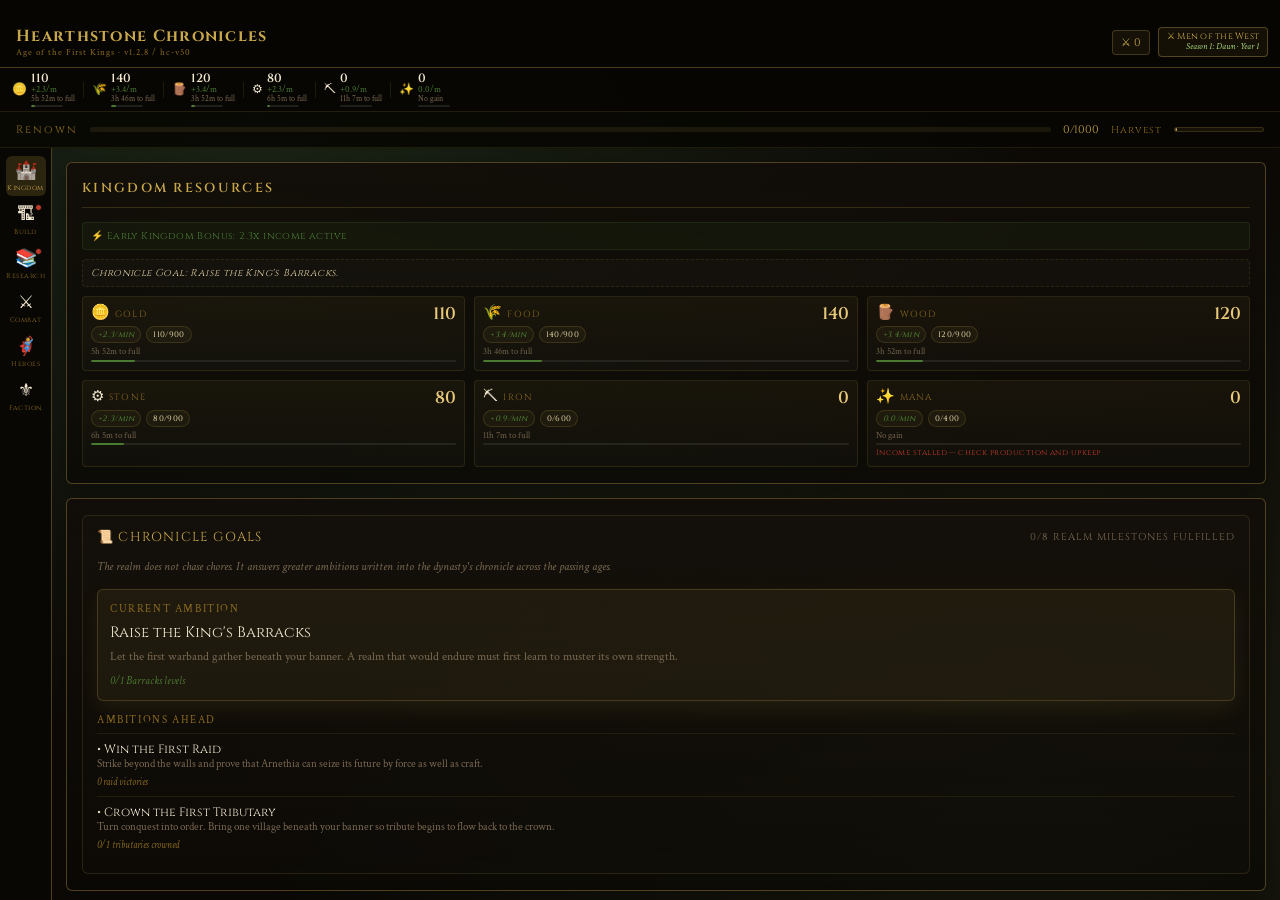
==== commit b4289801: "Release v1.2.8" ====
--- a/index.html
+++ b/index.html
@@ -24,7 +24,7 @@
 <div id="header">
   <div>
     <h1>Hearthstone Chronicles</h1>
-    <div class="sub">Age of the First Kings &middot; <span data-version-label>v1.2.12 / hc-v49</span></div>
+    <div class="sub">Age of the First Kings &middot; <span data-version-label>v1.2.8 / hc-v50</span></div>
   </div>
   <div style="display:flex;align-items:center;gap:8px;">
     <div id="power-badge" onclick="showPowerBreakdown()">&#x2694; <span id="power-val">0</span></div>
--- a/styles/main.css
+++ b/styles/main.css
@@ -18,6 +18,18 @@
   background:radial-gradient(ellipse at 20% 20%,rgba(42,74,122,.28) 0%,transparent 55%),
              radial-gradient(ellipse at 80% 80%,rgba(45,74,30,.18) 0%,transparent 55%),#0d0a06;
   z-index:-1;}
+body[data-season="1"]::before{background:radial-gradient(ellipse at 20% 20%,rgba(65,115,70,.24) 0%,transparent 55%),
+             radial-gradient(ellipse at 80% 80%,rgba(120,160,90,.12) 0%,transparent 55%),#0d0a06;}
+body[data-season="2"]::before{background:radial-gradient(ellipse at 25% 18%,rgba(190,125,40,.24) 0%,transparent 55%),
+             radial-gradient(ellipse at 78% 78%,rgba(200,140,55,.12) 0%,transparent 55%),#100b04;}
+body[data-season="3"]::before{background:radial-gradient(ellipse at 22% 18%,rgba(95,145,190,.24) 0%,transparent 55%),
+             radial-gradient(ellipse at 78% 78%,rgba(90,110,145,.12) 0%,transparent 55%),#06080f;}
+body[data-season="4"]::before{background:radial-gradient(ellipse at 20% 20%,rgba(215,175,90,.24) 0%,transparent 55%),
+             radial-gradient(ellipse at 80% 80%,rgba(155,120,70,.12) 0%,transparent 55%),#120b03;}
+body[data-season="1"] #era-display{color:#a8d87a;}
+body[data-season="2"] #era-display{color:#f0c96b;}
+body[data-season="3"] #era-display{color:#a5c8ef;}
+body[data-season="4"] #era-display{color:#f1d07f;}
 
 /* HEADER */
 #header{background:rgba(8,6,3,.98);border-bottom:1px solid var(--panel-border);
@@ -341,6 +353,7 @@
 .npc-card:hover{background:rgba(255,255,255,.05);border-color:rgba(201,168,76,.2);box-shadow:0 4px 12px rgba(201,168,76,.08);}
 .npc-card.primary-target{border-color:rgba(201,168,76,.14);}
 .npc-card.primary-target.can-raid{border-color:rgba(74,122,50,.32);box-shadow:inset 0 0 0 1px rgba(74,122,50,.12);}
+.npc-card.can-govern{border-color:rgba(74,122,50,.32);box-shadow:inset 0 0 0 1px rgba(74,122,50,.12);}
 .npc-card.frontier-target{border-style:dashed;border-color:rgba(201,168,76,.18);background:rgba(255,255,255,.02);}
 .npc-header{display:flex;justify-content:space-between;align-items:center;margin-bottom:4px;}
 .npc-name{font-family:'Cinzel',serif;font-size:12px;color:var(--parchment);}
@@ -415,6 +428,12 @@
 .rc-capbar{height:2px;background:rgba(255,255,255,.08);border-radius:2px;overflow:hidden;margin-top:3px;}
 .rc-capfill{height:100%;border-radius:2px;transition:width .5s,background .5s;}
 .rc-warning{font-size:8px;color:var(--blood-light);margin-top:2px;font-family:'Cinzel',serif;letter-spacing:.45px;}
+.rlabel{font-size:8px;color:var(--gold);background:rgba(201,168,76,.12);padding:1px 4px;border-radius:4px;margin-left:6px;letter-spacing:.4px;text-transform:uppercase;}
+.ritem.rrecommended{border-color:rgba(133,176,91,.35);box-shadow:0 0 0 1px rgba(133,176,91,.08);}
+.research-hint{margin:8px 0 10px;padding:10px 12px;border:1px solid rgba(133,176,91,.2);background:rgba(133,176,91,.05);border-radius:6px;color:var(--parchment);font-size:11px;letter-spacing:.5px;}
+.current-ambition{box-shadow:0 8px 22px rgba(255,215,92,.08);}
+.ftrait.objective .ftrait-name{color:var(--gold);}
+.ftrait.objective .ftrait-desc{color:var(--parchment);}
 .snot{max-width:min(340px,calc(100vw - 24px));white-space:pre-line;line-height:1.35;text-align:left;}
 
 @media(max-width:430px){
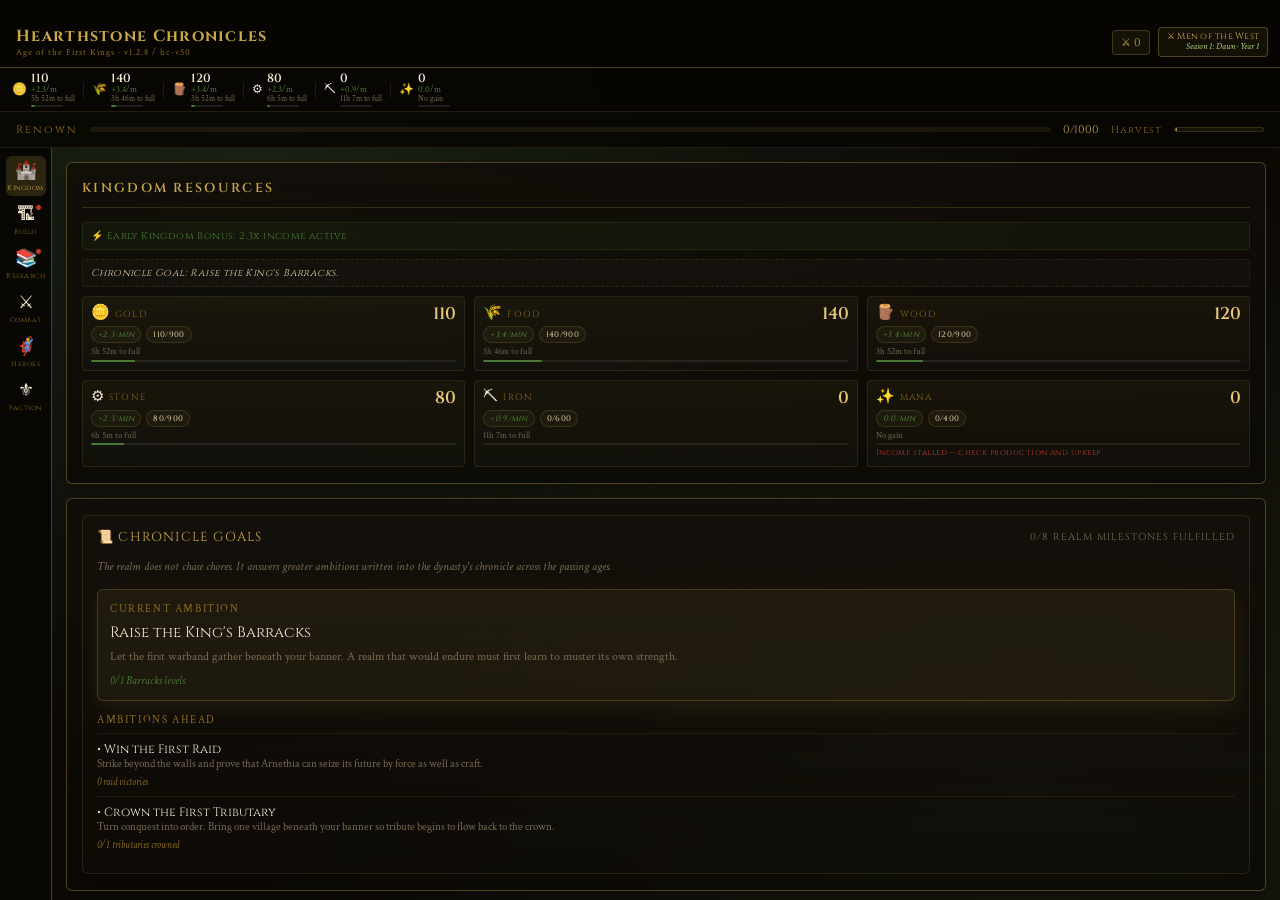
==== commit 542bfb87: "Release v1.2.9" ====
--- a/index.html
+++ b/index.html
@@ -24,7 +24,7 @@
 <div id="header">
   <div>
     <h1>Hearthstone Chronicles</h1>
-    <div class="sub">Age of the First Kings &middot; <span data-version-label>v1.2.8 / hc-v50</span></div>
+    <div class="sub">Age of the First Kings &middot; <span data-version-label>v1.2.9 / hc-v50</span></div>
   </div>
   <div style="display:flex;align-items:center;gap:8px;">
     <div id="power-badge" onclick="showPowerBreakdown()">&#x2694; <span id="power-val">0</span></div>
